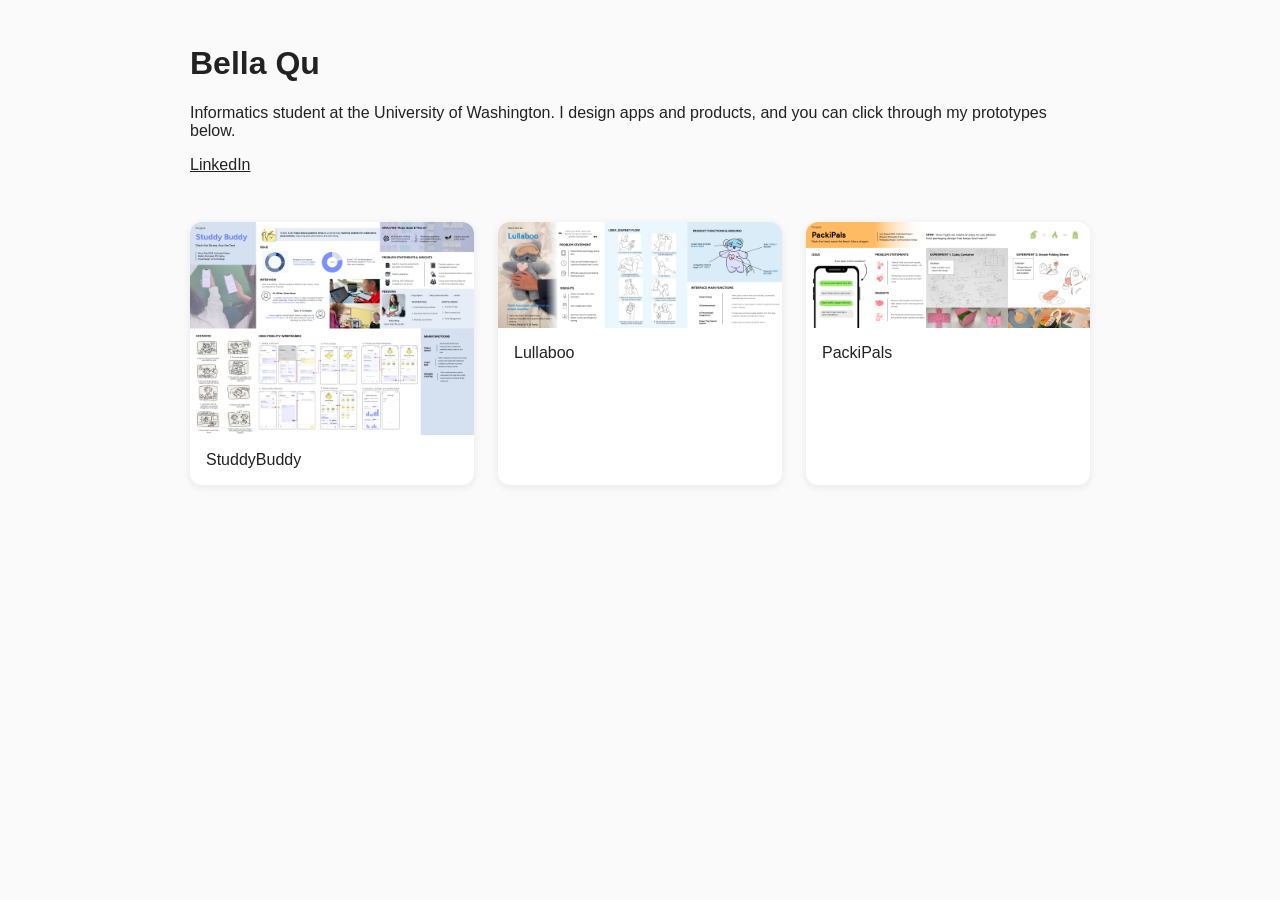
==== index.html @ 0a33befe "Add files via upload" ====
<!DOCTYPE html>
<html lang="en">
<head>
<meta charset="UTF-8">
<meta name="viewport" content="width=device-width, initial-scale=1">
<title>Bella Qu | UI/UX Portfolio</title>
<link rel="stylesheet" href="style.css">
</head>
<body>
<header>
  <h1>Bella Qu</h1>
  <p>Informatics student at the University of Washington. I design apps and products, and you can click through my prototypes below.</p>
  <nav><a href="https://www.linkedin.com/in/yue-ge-qu">LinkedIn</a></nav>
</header>
<main>
  <div class="grid">
    <a class="card" href="studdybuddy.html"><img src="studdy-buddy.png" alt="StuddyBuddy"><p>StuddyBuddy</p></a>
    <a class="card" href="lullaboo.html"><img src="lullaboo-1.png" alt="Lullaboo"><p>Lullaboo</p></a>
    <a class="card" href="packipals.html"><img src="packipals-1.png" alt="PackiPals"><p>PackiPals</p></a>
  </div>
</main>
</body>
</html>
---- style.css ----
body { font-family: Helvetica, Arial, sans-serif; margin: 0; color: #222; background: #fafafa; }
header, main { max-width: 900px; margin: 0 auto; padding: 24px; }
nav a { margin-right: 16px; color: #222; }
.grid { display: grid; grid-template-columns: repeat(auto-fit, minmax(250px, 1fr)); gap: 24px; }
.card { text-decoration: none; color: #222; background: #fff; border-radius: 12px; overflow: hidden; box-shadow: 0 2px 8px rgba(0,0,0,0.08); }
.card img { width: 100%; display: block; }
.card p { padding: 0 16px; }
img.full { max-width: 100%; border-radius: 12px; margin: 16px 0; }
.proto { text-align: center; margin: 32px 0; }
iframe { max-width: 100%; border: 1px solid #ddd; border-radius: 12px; }
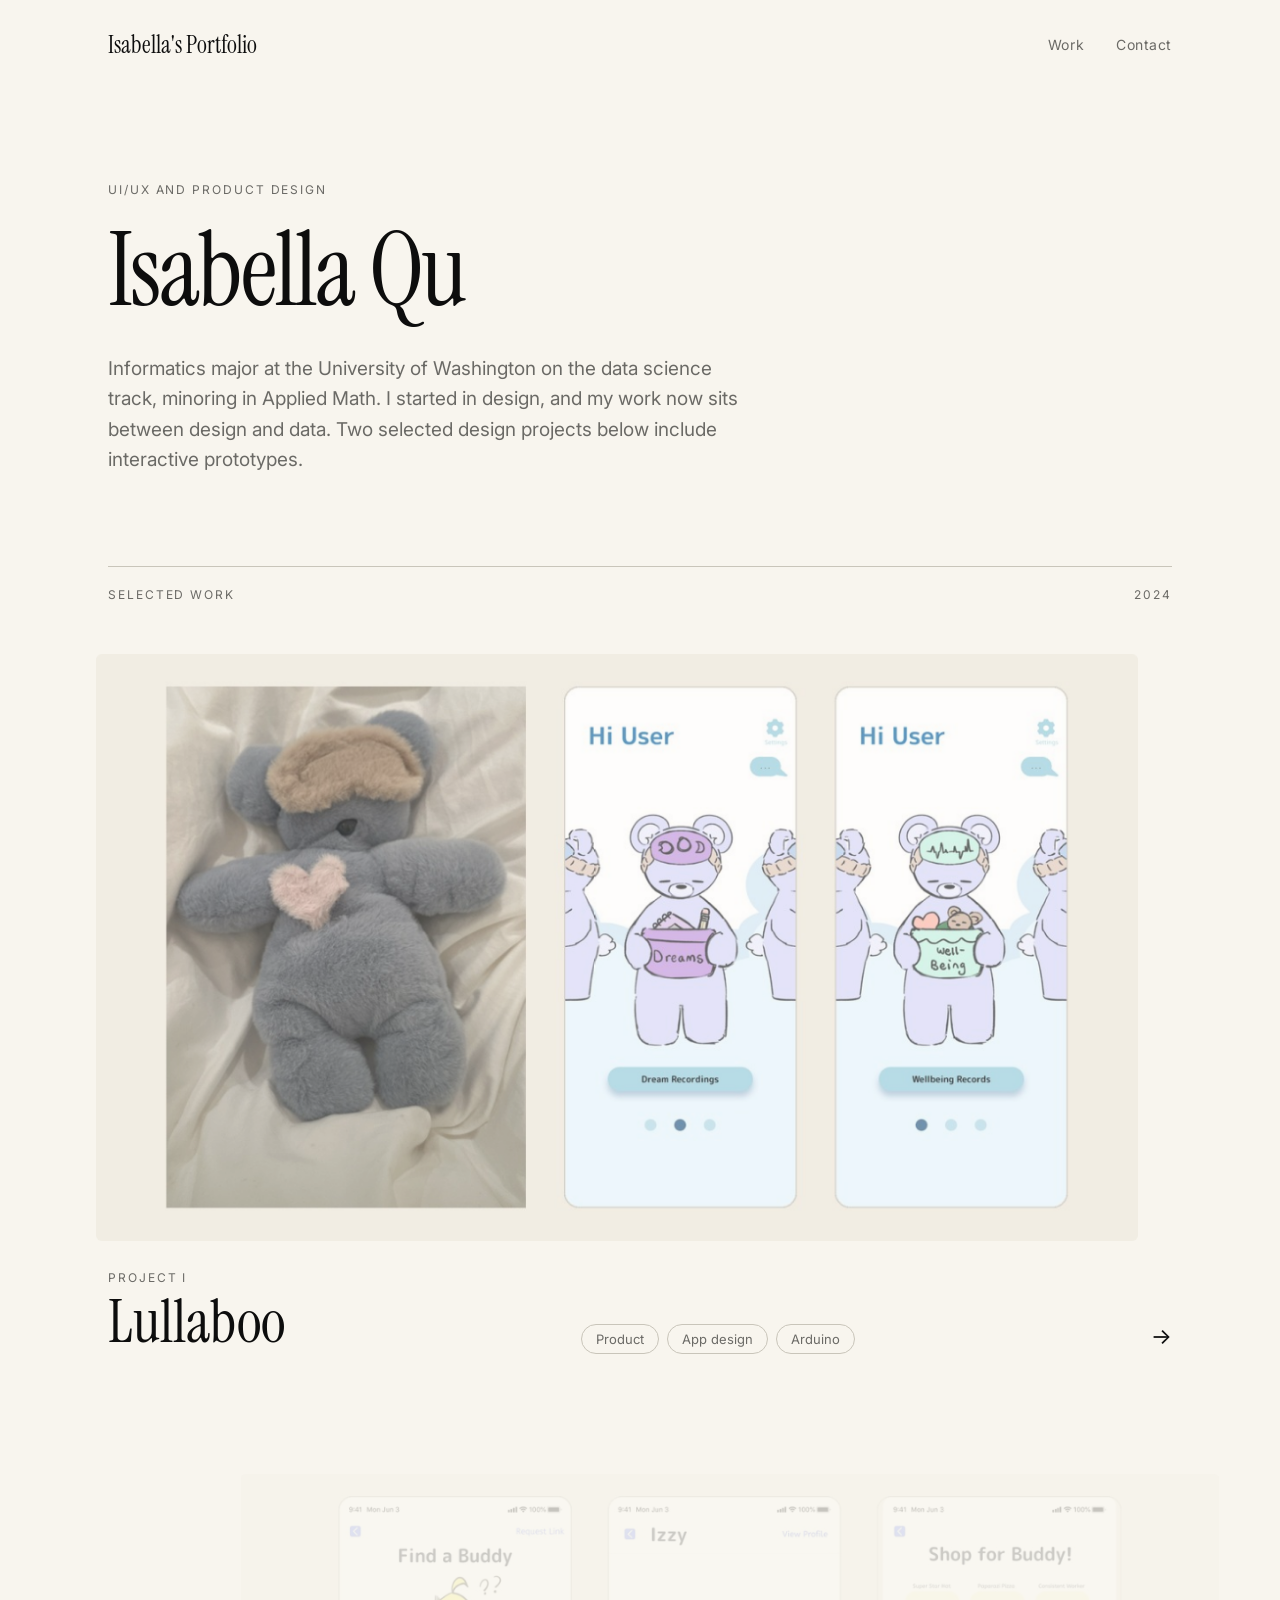
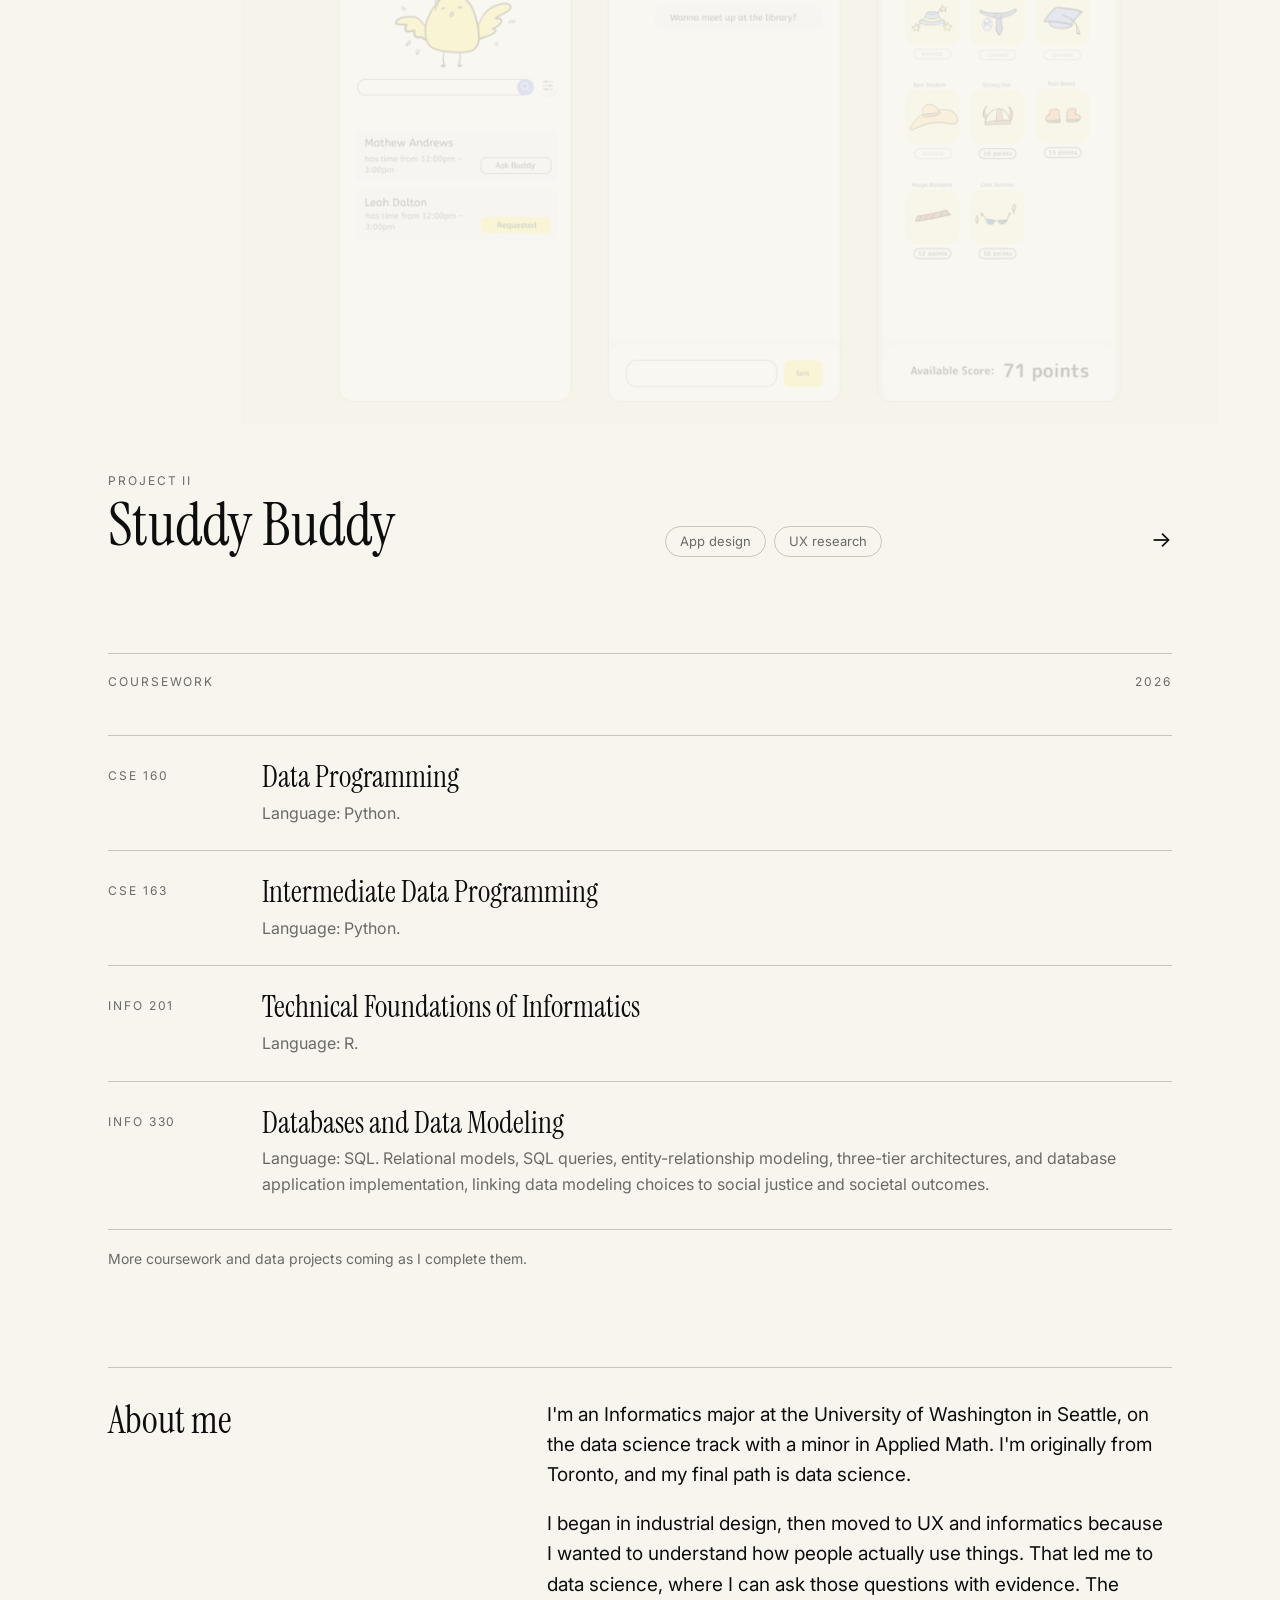
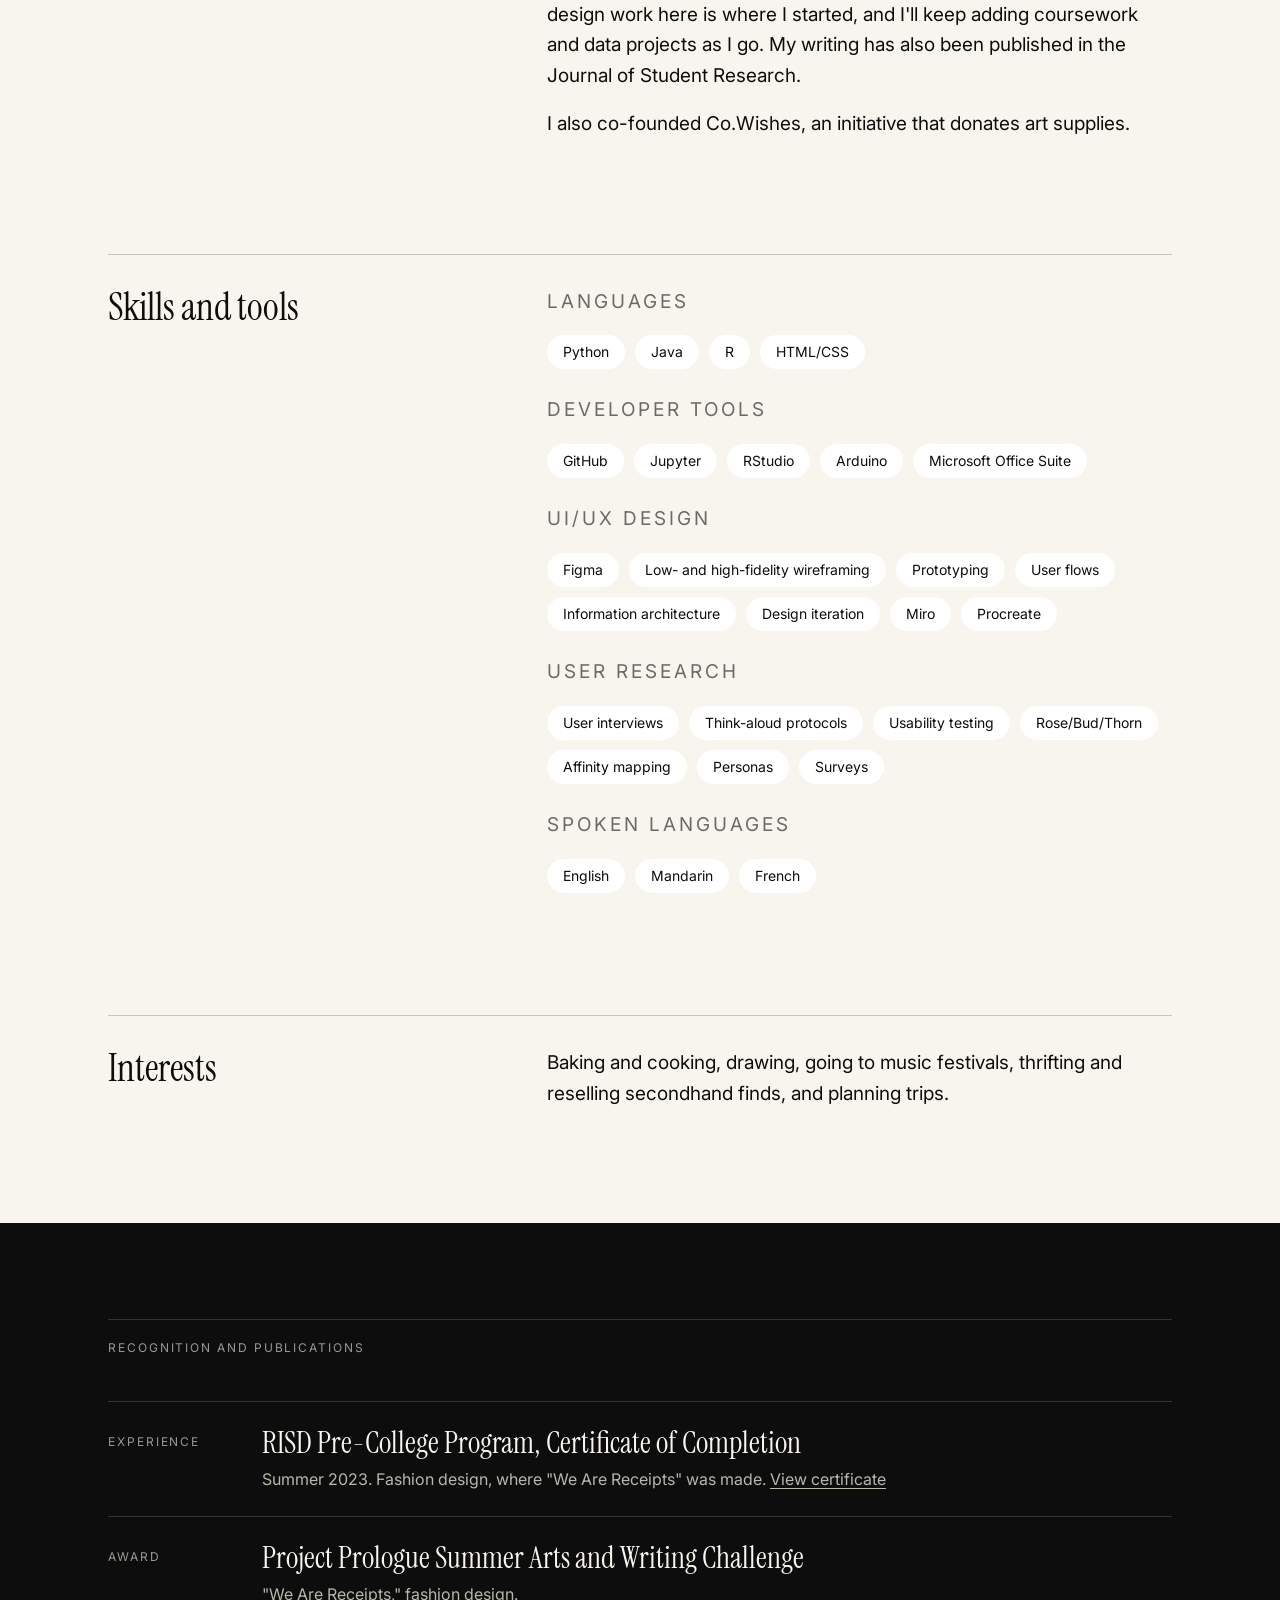
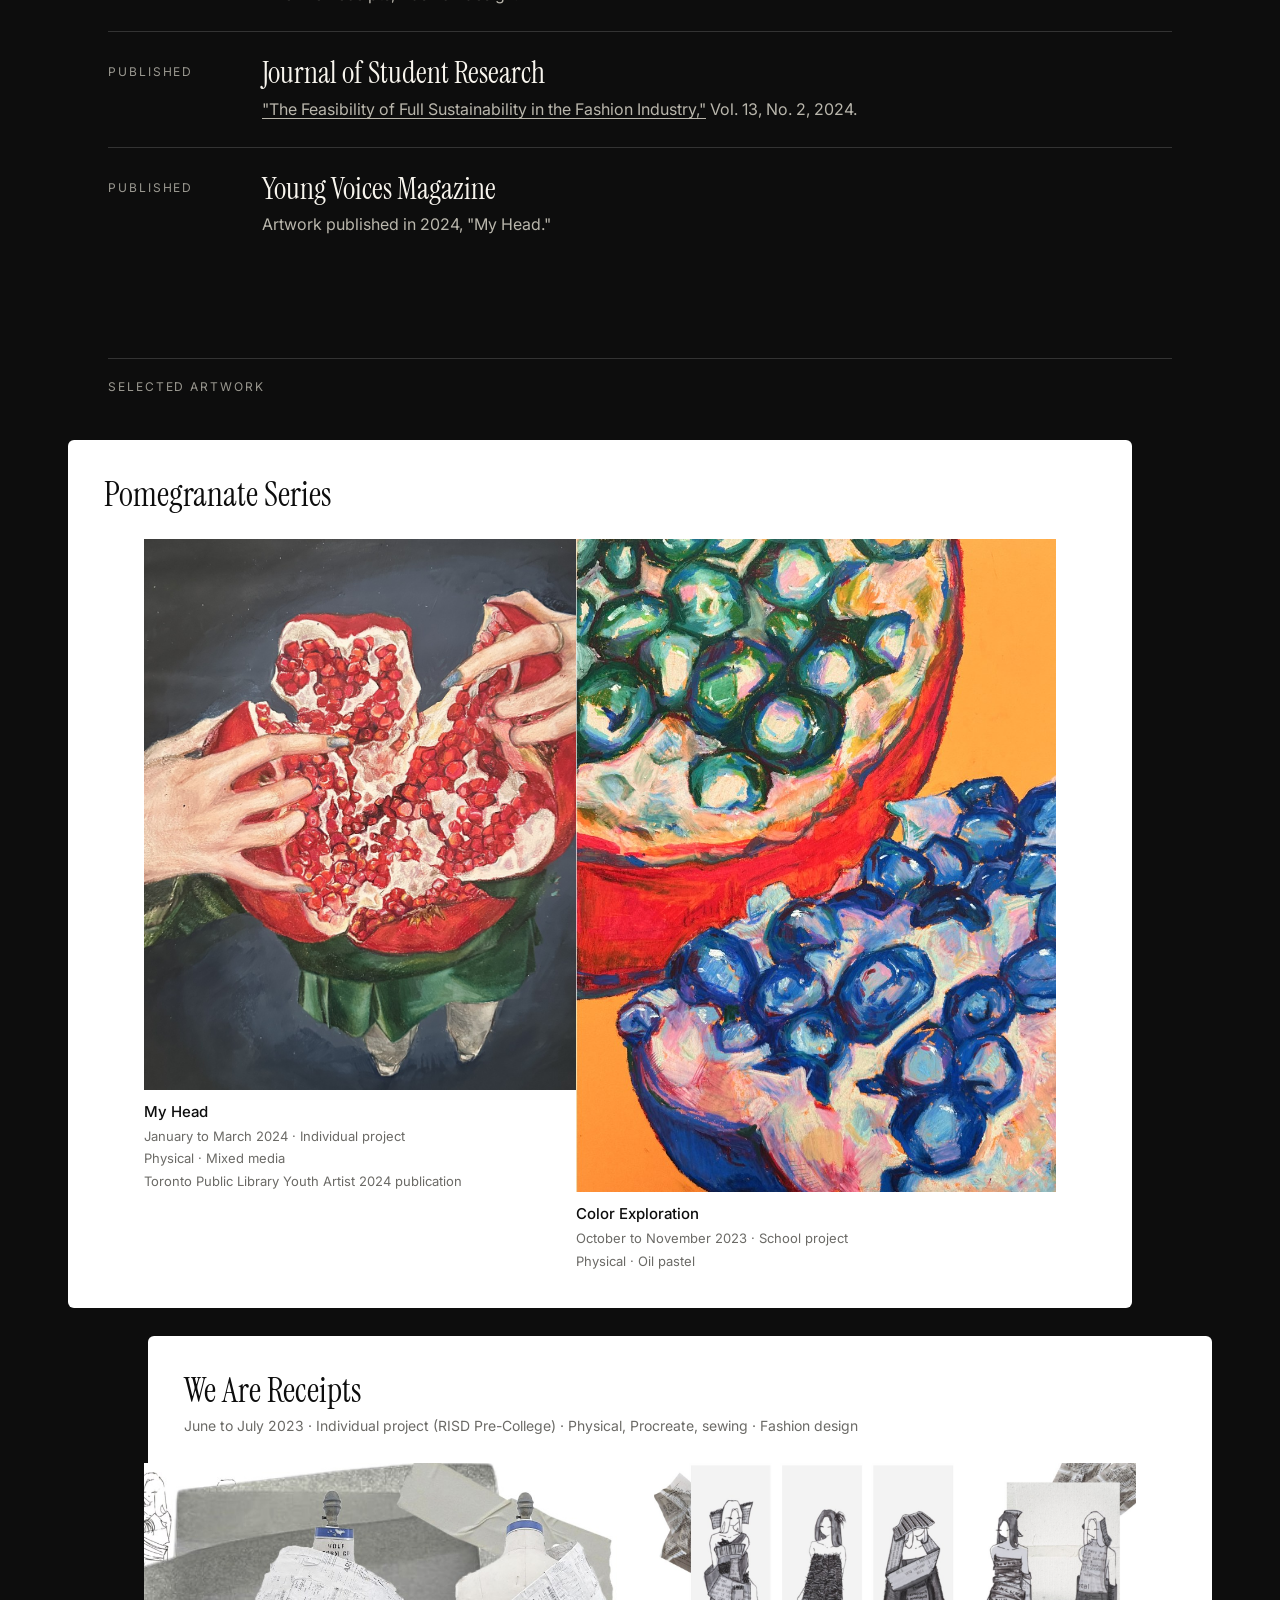
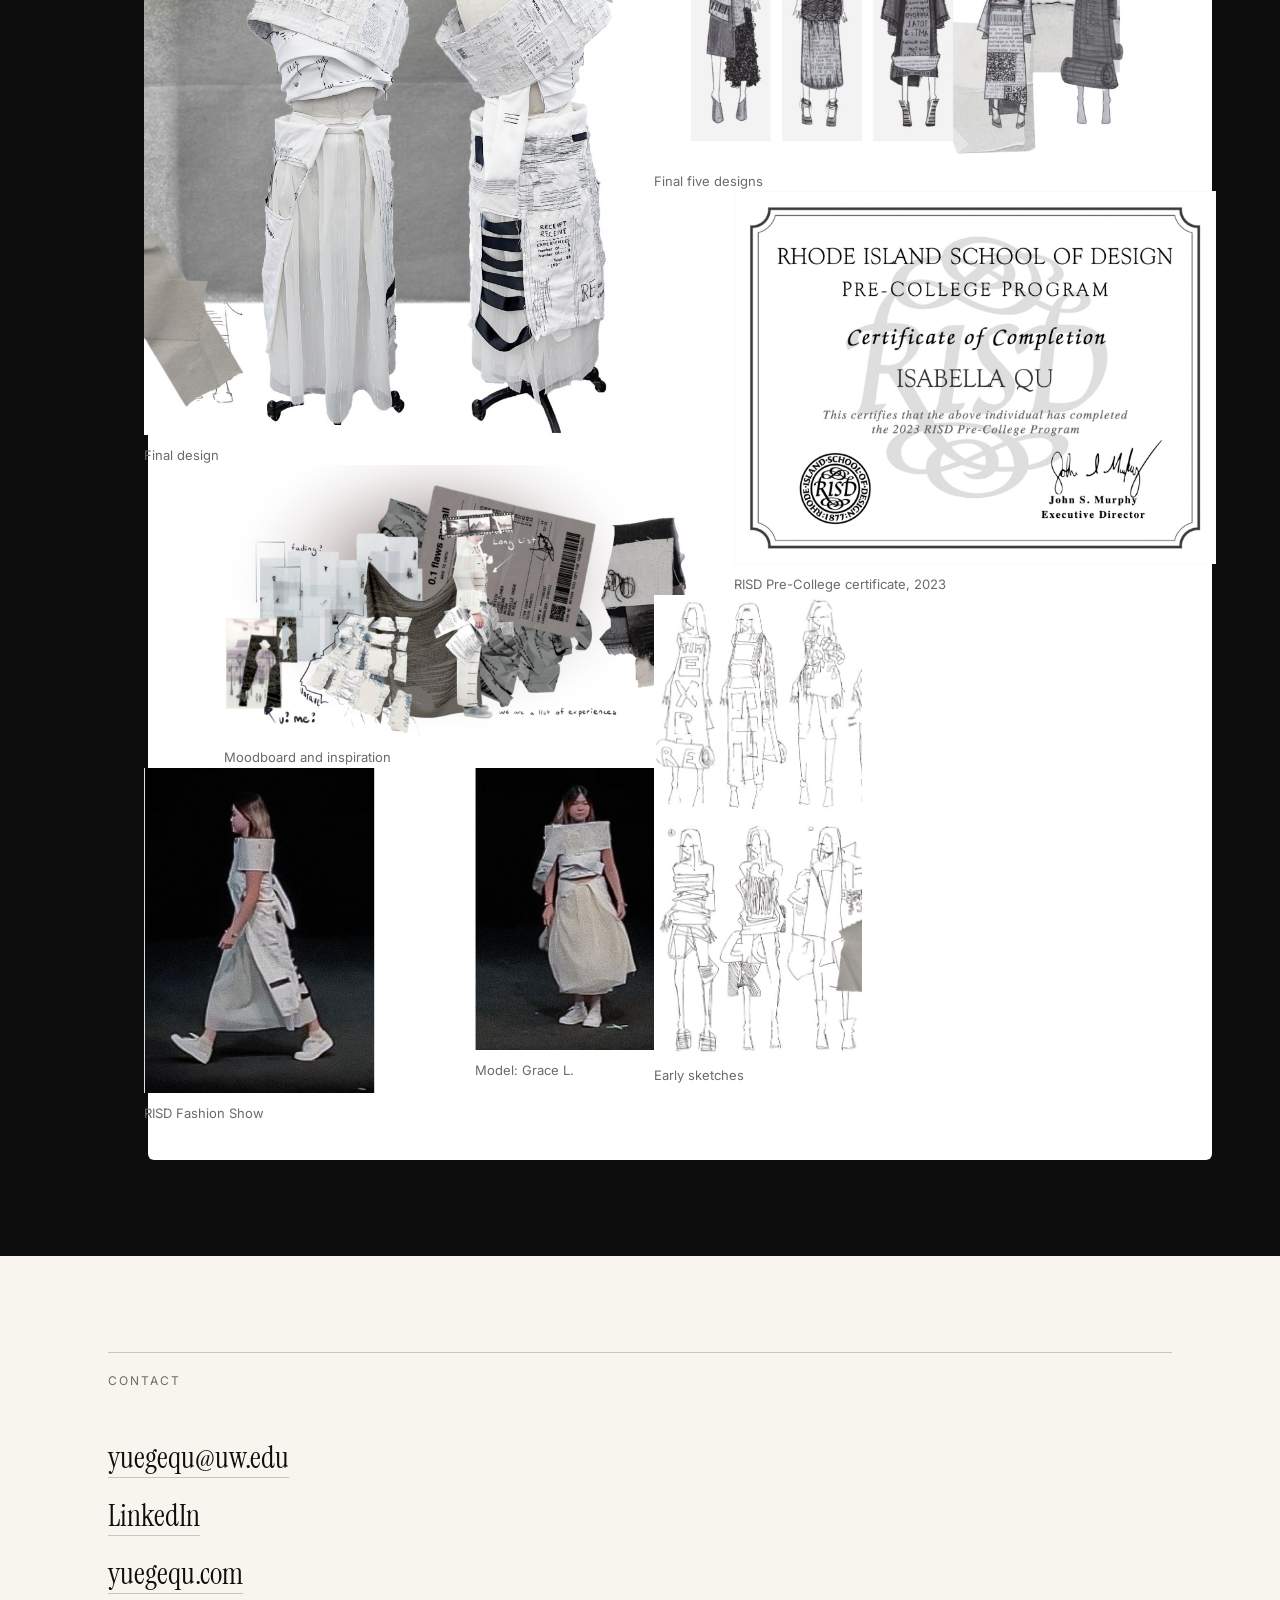
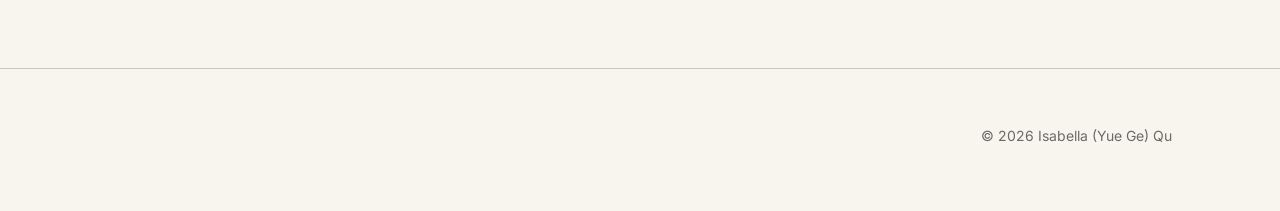
==== commit 527595dd: "Add files via upload" ====
--- a/index.html
+++ b/index.html
@@ -3,21 +3,84 @@
 <head>
 <meta charset="UTF-8">
 <meta name="viewport" content="width=device-width, initial-scale=1">
-<title>Bella Qu | UI/UX Portfolio</title>
+<title>Isabella's Portfolio</title>
+<meta name="description" content="Isabella Qu, UI/UX and product design portfolio.">
+<link rel="preconnect" href="https://fonts.googleapis.com">
+<link rel="preconnect" href="https://fonts.gstatic.com" crossorigin>
+<link href="https://fonts.googleapis.com/css2?family=Inter:wght@400;500&family=Instrument+Serif:ital@0;1&display=swap" rel="stylesheet">
 <link rel="stylesheet" href="style.css">
 </head>
 <body>
-<header>
-  <h1>Bella Qu</h1>
-  <p>Informatics student at the University of Washington. I design apps and products, and you can click through my prototypes below.</p>
-  <nav><a href="https://www.linkedin.com/in/yue-ge-qu">LinkedIn</a></nav>
-</header>
+<div class="wrap">
+<nav class="top"><a class="logo" href="index.html">Isabella's Portfolio</a><div class="links"><a href="index.html#work">Work</a><a href="index.html#contact">Contact</a></div></nav>
+</div>
 <main>
-  <div class="grid">
-    <a class="card" href="studdybuddy.html"><img src="studdy-buddy.png" alt="StuddyBuddy"><p>StuddyBuddy</p></a>
-    <a class="card" href="lullaboo.html"><img src="lullaboo-1.png" alt="Lullaboo"><p>Lullaboo</p></a>
-    <a class="card" href="packipals.html"><img src="packipals-1.png" alt="PackiPals"><p>PackiPals</p></a>
-  </div>
+<div class="wrap">
+<section class="hero"><p class="eyebrow">UI/UX and product design</p>
+<h1 class="big">Isabella Qu</h1>
+<p class="sub">Informatics major at the University of Washington on the data science track, minoring in Applied Math. I started in design, and my work now sits between design and data. Two selected design projects below include interactive prototypes.</p></section>
+<section id="work"><div class="sec-head"><span>Selected work</span><span>2024</span></div>
+<a class="proj fade" href="lullaboo.html"><div class="img"><img src="cover-lullaboo.jpg" alt="Lullaboo"></div>
+<div class="meta"><div><div class="num">Project I</div><h2>Lullaboo</h2></div><div class="tags"><span class="tag">Product</span><span class="tag">App design</span><span class="tag">Arduino</span></div><span class="arrow">&rarr;</span></div></a>
+<a class="proj fade" href="studdybuddy.html"><div class="img"><img src="cover-studdy.jpg" alt="Studdy Buddy"></div>
+<div class="meta"><div><div class="num">Project II</div><h2>Studdy Buddy</h2></div><div class="tags"><span class="tag">App design</span><span class="tag">UX research</span></div><span class="arrow">&rarr;</span></div></a>
+</section>
+<section id="coursework"><div class="sec-head"><span>Coursework</span><span>2026</span></div>
+<div class="course fade"><div class="cc">CSE 160</div><div><h4>Data Programming</h4><p>Language: Python.</p></div></div>
+<div class="course fade"><div class="cc">CSE 163</div><div><h4>Intermediate Data Programming</h4><p>Language: Python.</p></div></div>
+<div class="course fade"><div class="cc">INFO 201</div><div><h4>Technical Foundations of Informatics</h4><p>Language: R.</p></div></div>
+<div class="course fade"><div class="cc">INFO 330</div><div><h4>Databases and Data Modeling</h4><p>Language: SQL. Relational models, SQL queries, entity-relationship modeling, three-tier architectures, and database application implementation, linking data modeling choices to social justice and societal outcomes.</p></div></div>
+<p class="course-note">More coursework and data projects coming as I complete them.</p></section>
+<section id="about" class="two fade"><h3>About me</h3><div>
+<p>I'm an Informatics major at the University of Washington in Seattle, on the data science track with a minor in Applied Math. I'm originally from Toronto, and my final path is data science.</p>
+<p>I began in industrial design, then moved to UX and informatics because I wanted to understand how people actually use things. That led me to data science, where I can ask those questions with evidence. The design work here is where I started, and I'll keep adding coursework and data projects as I go. My writing has also been published in the Journal of Student Research.</p>
+<p>I also co-founded Co.Wishes, an initiative that donates art supplies.</p></div></section>
+<section id="skills" class="two fade"><h3>Skills and tools</h3><div>
+<p class="skill-label">Languages</p><div class="chips"><span class="chip">Python</span><span class="chip">Java</span><span class="chip">R</span><span class="chip">HTML/CSS</span></div>
+<p class="skill-label">Developer tools</p><div class="chips"><span class="chip">GitHub</span><span class="chip">Jupyter</span><span class="chip">RStudio</span><span class="chip">Arduino</span><span class="chip">Microsoft Office Suite</span></div>
+<p class="skill-label">UI/UX design</p><div class="chips"><span class="chip">Figma</span><span class="chip">Low- and high-fidelity wireframing</span><span class="chip">Prototyping</span><span class="chip">User flows</span><span class="chip">Information architecture</span><span class="chip">Design iteration</span><span class="chip">Miro</span><span class="chip">Procreate</span></div>
+<p class="skill-label">User research</p><div class="chips"><span class="chip">User interviews</span><span class="chip">Think-aloud protocols</span><span class="chip">Usability testing</span><span class="chip">Rose/Bud/Thorn</span><span class="chip">Affinity mapping</span><span class="chip">Personas</span><span class="chip">Surveys</span></div>
+<p class="skill-label">Spoken languages</p><div class="chips"><span class="chip">English</span><span class="chip">Mandarin</span><span class="chip">French</span></div></div></section>
+<section id="interests" class="two fade"><h3>Interests</h3><div>
+<p>Baking and cooking, drawing, going to music festivals, thrifting and reselling secondhand finds, and planning trips.</p></div></section>
+</div>
+<section id="recognition" class="dark"><div class="wrap">
+<div class="sec-head"><span>Recognition and publications</span></div>
+<div class="rec fade"><div class="y">Experience</div><div><h4>RISD Pre-College Program, Certificate of Completion</h4><p>Summer 2023. Fashion design, where "We Are Receipts" was made. <a href="https://www.parchment.com/lp/award/26845566-905b-4c16-a564-772adfcc4b6d">View certificate</a></p></div></div>
+<div class="rec fade"><div class="y">Award</div><div><h4>Project Prologue Summer Arts and Writing Challenge</h4><p>"We Are Receipts," fashion design.</p></div></div>
+<div class="rec fade"><div class="y">Published</div><div><h4>Journal of Student Research</h4><p><a href="https://www.semanticscholar.org/paper/The-Feasibility-of-Full-Sustainability-in-the-Qu/73da1e5d854fc701f78d7eda2277a86c698663c6">"The Feasibility of Full Sustainability in the Fashion Industry,"</a> Vol. 13, No. 2, 2024.</p></div></div>
+<div class="rec fade"><div class="y">Published</div><div><h4>Young Voices Magazine</h4><p>Artwork published in 2024, "My Head."</p></div></div>
+<div class="sec-head" style="margin-top:96px"><span>Selected artwork</span></div>
+<div class="sheet fade"><div class="sheet-head"><h4>Pomegranate Series</h4></div>
+<div class="duo"><figure><img src="art-my-head.jpg" alt="My Head"><figcaption><strong>My Head</strong><span>January to March 2024 &middot; Individual project</span><span>Physical &middot; Mixed media</span><span>Toronto Public Library Youth Artist 2024 publication</span></figcaption></figure>
+<figure><img src="art-color-exploration.jpg" alt="Color Exploration"><figcaption><strong>Color Exploration</strong><span>October to November 2023 &middot; School project</span><span>Physical &middot; Oil pastel</span></figcaption></figure></div></div>
+<div class="sheet fade" style="margin-top:28px"><div class="sheet-head"><h4>We Are Receipts</h4><p>June to July 2023 &middot; Individual project (RISD Pre-College) &middot; Physical, Procreate, sewing &middot; Fashion design</p></div>
+<div class="fash">
+<figure class="a-final"><img src="fash-final-design.jpg" alt="Final design on mannequins"><figcaption>Final design</figcaption></figure>
+<figure class="a-mood"><img src="fash-moodboard.jpg" alt="Moodboard"><figcaption>Moodboard and inspiration</figcaption></figure>
+<div class="a-run"><figure><img src="fash-runway-1.jpg" alt="Runway look"><figcaption>RISD Fashion Show</figcaption></figure><figure><img src="fash-runway-2.jpg" alt="Runway look"><figcaption>Model: Grace L.</figcaption></figure></div>
+<figure class="a-five"><img src="fash-final-five.jpg" alt="Final five designs"><figcaption>Final five designs</figcaption></figure>
+<figure class="a-cert"><img src="risd-certificate.jpg" alt="RISD Pre-College Certificate of Completion"><figcaption>RISD Pre-College certificate, 2023</figcaption></figure>
+<figure class="a-sk"><img src="fash-sketches.jpg" alt="Design sketches"><figcaption>Early sketches</figcaption></figure>
+</div></div>
+</div></section>
+<section id="contact"><div class="wrap" style="padding-top:96px;padding-bottom:40px">
+<div class="sec-head"><span>Contact</span></div>
+<div class="cinfo"><p><a href="mailto:yuegequ@uw.edu">yuegequ@uw.edu</a></p><p><a href="https://www.linkedin.com/in/yue-ge-qu">LinkedIn</a></p><p><a href="https://yuegequ.com">yuegequ.com</a></p></div>
+</div></section>
 </main>
+<footer><div class="wrap">
+<div class="row"><div></div><div>&copy; 2026 Isabella (Yue Ge) Qu</div></div>
+</div></footer>
+<script>
+const io=new IntersectionObserver(es=>es.forEach(e=>{if(e.isIntersecting){e.target.classList.add('in');io.unobserve(e.target)}}),{threshold:.08});
+document.querySelectorAll('.fade').forEach(el=>io.observe(el));
+const f=document.getElementById('cform');
+if(f){f.addEventListener('submit',async e=>{e.preventDefault();const m=document.getElementById('formmsg');m.textContent='Sending...';
+try{const r=await fetch('https://formsubmit.co/ajax/yuegequ@uw.edu',{method:'POST',headers:{'Accept':'application/json'},body:new FormData(f)});
+const j=await r.json();if(j.success==='true'||j.success===true){m.textContent='Thanks, your message was sent. I will get back to you soon.';f.reset()}else{m.textContent='Something went wrong. Please try again or reach me on LinkedIn.'}}
+catch(err){m.textContent='Something went wrong. Please try again or reach me on LinkedIn.'}})}
+</script>
+<script src="fx.js"></script>
 </body>
 </html>
--- a/style.css
+++ b/style.css
@@ -1,10 +1,196 @@
-body { font-family: Helvetica, Arial, sans-serif; margin: 0; color: #222; background: #fafafa; }
-header, main { max-width: 900px; margin: 0 auto; padding: 24px; }
-nav a { margin-right: 16px; color: #222; }
-.grid { display: grid; grid-template-columns: repeat(auto-fit, minmax(250px, 1fr)); gap: 24px; }
-.card { text-decoration: none; color: #222; background: #fff; border-radius: 12px; overflow: hidden; box-shadow: 0 2px 8px rgba(0,0,0,0.08); }
-.card img { width: 100%; display: block; }
-.card p { padding: 0 16px; }
-img.full { max-width: 100%; border-radius: 12px; margin: 16px 0; }
-.proto { text-align: center; margin: 32px 0; }
-iframe { max-width: 100%; border: 1px solid #ddd; border-radius: 12px; }
+:root{--cream:#f1ede4;--cream2:#e7e2d6;--white:#fff;--ink:#0d0d0d;--grey:#6b6a66;--grey2:#c9c5ba;--serif:'Instrument Serif',Georgia,serif;--sans:'Inter',Helvetica,Arial,sans-serif}
+*{box-sizing:border-box}
+html{scroll-behavior:smooth}
+body{margin:0;background:var(--cream);color:var(--ink);font-family:var(--sans);font-size:17px;line-height:1.6;-webkit-font-smoothing:antialiased}
+a{color:inherit}
+.wrap{max-width:1120px;margin:0 auto;padding:0 28px}
+nav.top{display:flex;justify-content:space-between;align-items:center;padding:26px 0;font-size:14px;letter-spacing:.04em}
+nav.top .logo{text-decoration:none;font-family:var(--serif);font-size:24px;letter-spacing:0}
+nav.top .links a{margin-left:32px;text-decoration:none;color:var(--grey)}
+nav.top .links a:hover{color:var(--ink)}
+.eyebrow{font-size:12px;letter-spacing:.16em;text-transform:uppercase;color:var(--grey);margin:0 0 20px}
+.hero{padding:90px 0 90px}
+h1.big{font-family:var(--serif);font-weight:400;font-size:clamp(46px,8vw,104px);line-height:1;letter-spacing:-.02em;margin:0;max-width:11em}
+h1.big em{font-style:italic;color:var(--grey)}
+.hero p.sub{max-width:34em;color:var(--grey);margin:32px 0 0;font-size:19px}
+.sec-head{display:flex;justify-content:space-between;align-items:baseline;border-top:1px solid var(--grey2);padding-top:18px;margin-bottom:44px;font-size:12px;letter-spacing:.16em;text-transform:uppercase;color:var(--grey)}
+section{scroll-margin-top:20px}
+.proj{display:grid;gap:22px;margin-bottom:96px;text-decoration:none}
+.proj .img{border-radius:6px;overflow:hidden;background:var(--cream2)}
+.proj .img img{width:100%;height:auto;display:block;transition:transform .8s cubic-bezier(.2,.7,.2,1)}
+.proj:hover .img img{transform:scale(1.03)}
+.proj .meta{display:flex;justify-content:space-between;align-items:flex-end;gap:24px;flex-wrap:wrap}
+.num{font-size:12px;letter-spacing:.16em;color:var(--grey);text-transform:uppercase}
+.proj h2{font-family:var(--serif);font-weight:400;font-size:clamp(36px,5vw,60px);line-height:1.05;margin:4px 0 0}
+.tags{display:flex;gap:8px;flex-wrap:wrap}
+.tag{font-size:13px;border:1px solid var(--grey2);border-radius:99px;padding:4px 14px;color:var(--grey)}
+.arrow{font-size:22px;transition:transform .3s}
+.proj:hover .arrow{transform:translateX(6px)}
+.two{display:grid;grid-template-columns:1fr 1.6fr;gap:48px;border-top:1px solid var(--grey2);padding-top:32px;margin-bottom:96px}
+.two h3{font-family:var(--serif);font-weight:400;font-size:38px;margin:0;line-height:1.1}
+.two p{margin:0 0 18px;font-size:19px}
+.chips{display:flex;flex-wrap:wrap;gap:10px;margin:0 0 26px}
+.chip{background:var(--white);border-radius:99px;padding:6px 16px;font-size:14px}
+.skill-label{font-size:12px;letter-spacing:.16em;text-transform:uppercase;color:var(--grey);margin:0 0 12px}
+.dark{background:var(--ink);color:var(--cream);padding:96px 0}
+.dark .sec-head{border-color:#333;color:#9a9890}
+.rec{border-top:1px solid #333;display:grid;grid-template-columns:130px 1fr;gap:24px;padding:24px 0}
+.rec:last-of-type{border-bottom:1px solid #333}
+.rec .y{font-size:12px;letter-spacing:.16em;text-transform:uppercase;color:#9a9890;padding-top:6px}
+.rec h4{font-family:var(--serif);font-weight:400;font-size:30px;line-height:1.15;margin:0 0 6px}
+.rec p{margin:0;color:#b9b6ac;font-size:16px}
+.rec-imgs{display:grid;grid-template-columns:1fr 1fr;gap:20px;margin-top:48px}
+.rec-imgs figure{margin:0}
+.rec-imgs img{width:100%;display:block;border-radius:6px}
+.rec-imgs figcaption{font-size:13px;color:#9a9890;margin-top:10px}
+.cvbtn{display:inline-block;margin-top:8px;padding:12px 26px;border:1px solid var(--ink);border-radius:99px;text-decoration:none;font-size:14px;letter-spacing:.04em;transition:.25s}
+.cvbtn:hover{background:var(--ink);color:var(--cream)}
+form.contact{display:grid;gap:18px;max-width:640px}
+form.contact label{font-size:12px;letter-spacing:.16em;text-transform:uppercase;color:var(--grey);display:block;margin-bottom:6px}
+form.contact input,form.contact textarea{width:100%;font:inherit;font-size:17px;padding:14px 16px;border:1px solid var(--grey2);background:var(--white);border-radius:4px;color:var(--ink)}
+form.contact input:focus,form.contact textarea:focus{outline:2px solid var(--ink);outline-offset:1px}
+form.contact textarea{min-height:150px;resize:vertical}
+form.contact button{justify-self:start;font:inherit;font-size:14px;letter-spacing:.06em;background:var(--ink);color:var(--cream);border:0;border-radius:99px;padding:14px 34px;cursor:pointer}
+form.contact button:hover{background:#333}
+#formmsg{font-size:15px;color:var(--grey);min-height:1.4em}
+footer{border-top:1px solid var(--grey2);padding:56px 0 64px;margin-top:20px}
+footer .big-link{font-family:var(--serif);font-size:clamp(32px,6vw,72px);text-decoration:none;line-height:1.1;display:block;margin-bottom:28px}
+footer .big-link:hover{font-style:italic}
+footer .row{display:flex;justify-content:space-between;flex-wrap:wrap;gap:16px;font-size:14px;color:var(--grey)}
+footer .row a{margin-right:22px;text-decoration:none}
+.p-hero{padding:56px 0 40px}
+.p-hero h1{font-family:var(--serif);font-weight:400;font-size:clamp(56px,11vw,140px);line-height:.95;letter-spacing:-.02em;margin:0}
+.facts{display:grid;grid-template-columns:repeat(auto-fit,minmax(170px,1fr));gap:24px;border-top:1px solid var(--grey2);border-bottom:1px solid var(--grey2);padding:22px 0;margin:48px 0}
+.facts dt{font-size:12px;letter-spacing:.16em;text-transform:uppercase;color:var(--grey);margin-bottom:4px}
+.facts dd{margin:0;font-size:16px}
+.overview{display:grid;grid-template-columns:1fr 1.6fr;gap:48px;margin-bottom:72px}
+.overview h2{font-family:var(--serif);font-weight:400;font-size:34px;margin:0;line-height:1.1}
+.overview p{margin:0 0 18px;font-size:19px}
+.problems{list-style:none;padding:0;margin:28px 0 0}
+.problems li{padding:14px 0;border-top:1px solid var(--grey2)}
+h3.sub-h{font-family:var(--serif);font-weight:400;font-size:40px;margin:0 0 8px}
+.sub-p{color:var(--grey);margin:0 0 28px;max-width:34em}
+.shot{margin:0 0 56px}
+.shot img{width:100%;display:block;border-radius:6px;background:var(--white);box-shadow:0 12px 40px rgba(0,0,0,.08)}
+.shot figcaption{font-size:14px;color:var(--grey);margin-top:12px}
+.sketches{display:grid;grid-template-columns:repeat(3,1fr);gap:16px;margin-bottom:72px}
+.sketches figure{margin:0;background:var(--white);border-radius:6px;overflow:hidden}
+.sketches img{width:100%;display:block;aspect-ratio:1;object-fit:contain;padding:10px}
+.sketches figcaption{font-size:13px;color:var(--grey);padding:0 14px 14px}
+.proto{padding:96px 0;background:var(--ink);color:var(--cream)}
+.proto .inner{display:grid;grid-template-columns:1fr auto;gap:56px;align-items:center}
+.proto .eyebrow{color:#9a9890}
+.proto h2{font-family:var(--serif);font-weight:400;font-size:clamp(40px,6vw,72px);line-height:1;margin:0 0 20px}
+.proto p{max-width:24em;font-size:18px;color:#cfccc2}
+.proto a.open{display:inline-block;margin-top:14px;padding:12px 26px;border:1px solid var(--cream);border-radius:99px;text-decoration:none;font-size:14px;transition:.25s}
+.proto a.open:hover{background:var(--cream);color:var(--ink)}
+.phone{width:min(100%,390px);justify-self:center;border-radius:52px;padding:12px;background:#222;box-shadow:0 0 0 1px #3a3a3a,0 30px 70px rgba(0,0,0,.5)}
+.phone .screen{border-radius:40px;overflow:hidden;background:#fff;aspect-ratio:390/844}
+.phone iframe{width:100%;height:100%;border:0;display:block}
+.nextproj{display:block;text-decoration:none;padding:72px 0 60px}
+.nextproj .t{font-family:var(--serif);font-size:clamp(40px,8vw,96px);line-height:1;display:block;margin-top:10px}
+.nextproj:hover .t{font-style:italic}
+.fade{opacity:0;transform:translateY(18px);transition:opacity .8s ease,transform .8s ease}
+.fade.in{opacity:1;transform:none}
+@media(max-width:760px){.two,.overview,.proto .inner{grid-template-columns:1fr;gap:28px}.hero{padding:56px 0 48px}nav.top .links a{margin-left:20px}.sketches{grid-template-columns:repeat(2,1fr)}.rec{grid-template-columns:1fr;gap:6px}.rec-imgs{grid-template-columns:1fr}}
+/* update: lighter cream, small linkedin, artwork sheets */
+:root{--cream:#f8f5ee;--cream2:#efebe1}
+.li-small{font-size:14px;color:var(--grey);margin:28px 0 0}
+.li-small a{color:var(--ink)}
+.sheet{background:#fff;color:var(--ink);border-radius:6px;padding:36px}
+.sheet-head{margin-bottom:26px}
+.sheet-head h4{font-family:var(--serif);font-weight:400;font-size:34px;line-height:1.1;margin:0}
+.sheet-head p{margin:6px 0 0;font-size:14px;color:var(--grey)}
+.sheet figure{margin:0}
+.sheet img{width:100%;display:block}
+.sheet figcaption{font-size:13px;color:var(--grey);margin-top:10px;display:flex;flex-direction:column;gap:2px}
+.sheet figcaption strong{font-weight:500;color:var(--ink);font-size:15px}
+.duo{display:grid;grid-template-columns:1fr 1fr;gap:32px;align-items:start}
+.fash{display:grid;grid-template-columns:1.05fr 1fr 1fr;grid-template-areas:"final mood mood" "final run run" "five five sk";gap:28px;align-items:start}
+.a-final{grid-area:final}.a-mood{grid-area:mood}.a-run{grid-area:run;display:grid;grid-template-columns:1fr 1fr;gap:20px}.a-five{grid-area:five}.a-sk{grid-area:sk}
+.a-sk img{max-height:420px;width:auto;margin:0 auto}
+@media(max-width:760px){.sheet{padding:20px}.duo{grid-template-columns:1fr}.fash{grid-template-columns:1fr;grid-template-areas:"final" "mood" "run" "five" "sk"}}
+/* case study components */
+.cs{padding:72px 0 0}
+.cs-head{display:grid;grid-template-columns:1fr 1.6fr;gap:48px;margin-bottom:36px}
+.cs-head h2{font-family:var(--serif);font-weight:400;font-size:40px;line-height:1.1;margin:0}
+.cs-head p{margin:0;font-size:18px;color:#3d3c39}
+.stage{position:relative;width:100%;max-width:1000px;margin:0 auto 24px;background:#fff;border-radius:6px}
+.stage .imgbox{position:absolute}
+.stage .imgbox img{width:100%;height:100%;display:block;object-fit:cover;border-radius:4px}
+.stage .lines{position:absolute;inset:0;width:100%;height:100%;pointer-events:none;overflow:visible}
+.stage .lines line{stroke:var(--ink);stroke-width:1.2;vector-effect:non-scaling-stroke}
+.dot{position:absolute;width:26px;height:26px;margin:-13px 0 0 -13px;border-radius:50%;background:var(--ink);color:var(--cream);font-size:12px;display:flex;align-items:center;justify-content:center;box-shadow:0 0 0 4px rgba(13,13,13,.18)}
+.lab{position:absolute}
+.lab h5{font-family:var(--serif);font-weight:400;font-size:22px;line-height:1.15;margin:0 0 4px}
+.lab p{margin:0;font-size:14px;color:#4a4945;line-height:1.5}
+.lab .n{display:inline-block;font-size:12px;letter-spacing:.14em;color:var(--grey);margin-bottom:2px}
+.lab.r{text-align:left}.lab.l{text-align:right}.lab.b{text-align:left}
+.pair{display:grid;grid-template-columns:1fr 1fr;gap:24px;align-items:start}
+.trio{display:grid;grid-template-columns:repeat(3,1fr);gap:20px}
+.fig{margin:0}
+.fig img{width:100%;display:block;border-radius:6px;background:#fff}
+.fig.card img{padding:18px;box-shadow:0 10px 30px rgba(0,0,0,.06)}
+.fig figcaption{font-size:14px;color:var(--grey);margin-top:10px}
+.fig figcaption b{font-weight:500;color:var(--ink)}
+.strip{display:flex;gap:16px;align-items:flex-end;flex-wrap:wrap}
+.strip .fig{flex:1 1 140px;max-width:240px}
+.strip .fig img{padding:8px}
+.wfgrid{display:grid;grid-template-columns:repeat(2,1fr);gap:24px}
+.wfgrid .fig{background:#fff;border-radius:6px;padding:20px 20px 16px}
+.wfgrid .fig img{max-height:300px;width:auto;max-width:100%;margin:0 auto;padding:0;background:transparent}
+.wfgrid .fig figcaption{margin-top:12px}
+.stats{display:grid;grid-template-columns:1fr 1fr;gap:24px;margin-bottom:8px}
+.stat{background:#fff;border-radius:6px;padding:28px}
+.stat .big-n{font-family:var(--serif);font-size:72px;line-height:1}
+.stat p{margin:8px 0 0;color:#4a4945}
+.quote{border-left:2px solid var(--ink);padding:4px 0 4px 20px;margin:0 0 24px;font-size:18px}
+.quote cite{display:block;font-style:normal;font-size:13px;letter-spacing:.12em;text-transform:uppercase;color:var(--grey);margin-top:8px}
+.rows{list-style:none;margin:0;padding:0}
+.rows li{display:grid;grid-template-columns:1fr 30px 1fr;gap:12px;border-top:1px solid var(--grey2);padding:16px 0;align-items:center}
+.rows li:last-child{border-bottom:1px solid var(--grey2)}
+.rows .ar{color:var(--grey);text-align:center}
+.list2{list-style:none;margin:0;padding:0}
+.list2 li{border-top:1px solid var(--grey2);padding:14px 0}
+.list2 li:last-child{border-bottom:1px solid var(--grey2)}
+.list2 b{display:block;font-weight:500}
+.list2 span{color:#4a4945;font-size:16px}
+.persona{background:#fff;border-radius:6px;padding:28px;display:grid;grid-template-columns:1fr 1fr;gap:24px}
+.persona h4{font-family:var(--serif);font-weight:400;font-size:32px;margin:0}
+.persona .sm{font-size:14px;color:var(--grey);margin:2px 0 12px}
+.persona ul{margin:0;padding-left:18px;font-size:16px}
+.persona .lbl{font-size:12px;letter-spacing:.14em;text-transform:uppercase;color:var(--grey);margin:0 0 6px}
+.logo-mark{width:72px;height:auto;display:block;margin-bottom:18px}
+@media(max-width:760px){
+ .cs-head,.pair,.stats,.persona{grid-template-columns:1fr}.trio{grid-template-columns:1fr}.wfgrid{grid-template-columns:1fr}
+ .stage{aspect-ratio:auto!important;background:transparent;padding:0}
+ .stage .imgbox{position:relative!important;left:auto!important;top:auto!important;width:100%!important;height:auto!important}
+ .stage .lines{display:none}
+ .lab{position:static!important;width:auto!important;text-align:left!important;margin-top:18px}
+ .rows li{grid-template-columns:1fr}.rows .ar{display:none}
+}
+.fig.crop img{aspect-ratio:4/5;object-fit:cover;object-position:center}
+
+.fash{display:block!important;column-count:2;column-gap:28px;grid-template-areas:none!important}
+.fash>*{break-inside:avoid;margin:0 0 28px;grid-area:auto!important}
+.fash .a-run{display:grid;grid-template-columns:1fr 1fr;gap:20px}
+.fash .a-sk img{max-height:none;margin:0}
+@media(max-width:760px){.fash{column-count:1}}
+.fash .a-sk img{width:auto;max-width:72%;max-height:460px}
+
+.course{border-top:1px solid var(--grey2);display:grid;grid-template-columns:130px 1fr;gap:24px;padding:24px 0}
+.course .cc{font-size:12px;letter-spacing:.16em;text-transform:uppercase;color:var(--grey);padding-top:6px}
+.course h4{font-family:var(--serif);font-weight:400;font-size:30px;line-height:1.15;margin:0 0 6px}
+.course p{margin:0;color:var(--grey);font-size:16px}
+.course-note{font-size:14px;color:var(--grey);margin:8px 0 96px;border-top:1px solid var(--grey2);padding-top:18px}
+.rec a{color:inherit;text-decoration:underline;text-underline-offset:3px}
+.cinfo p{font-family:var(--serif);font-size:30px;margin:0 0 10px}
+.cinfo a{color:var(--ink);text-decoration:none;border-bottom:1px solid var(--grey2)}
+
+.wfgrid{grid-template-columns:1fr!important;gap:28px}
+.wfgrid .fig{padding:28px 24px 18px}
+.wfgrid .fig img{max-height:none!important;width:100%;height:auto;margin:0 auto;display:block}
+.pbar{position:fixed;left:0;top:0;height:2px;width:100%;background:var(--ink);transform-origin:0 50%;transform:scaleX(0);z-index:50;pointer-events:none}
+.proj .img,.phone,.wfgrid .fig img,.hero .big,.hero .sub{will-change:transform}
+.wfgrid .fig{overflow:hidden}
+@media(prefers-reduced-motion:reduce){.fade{transition:none}}
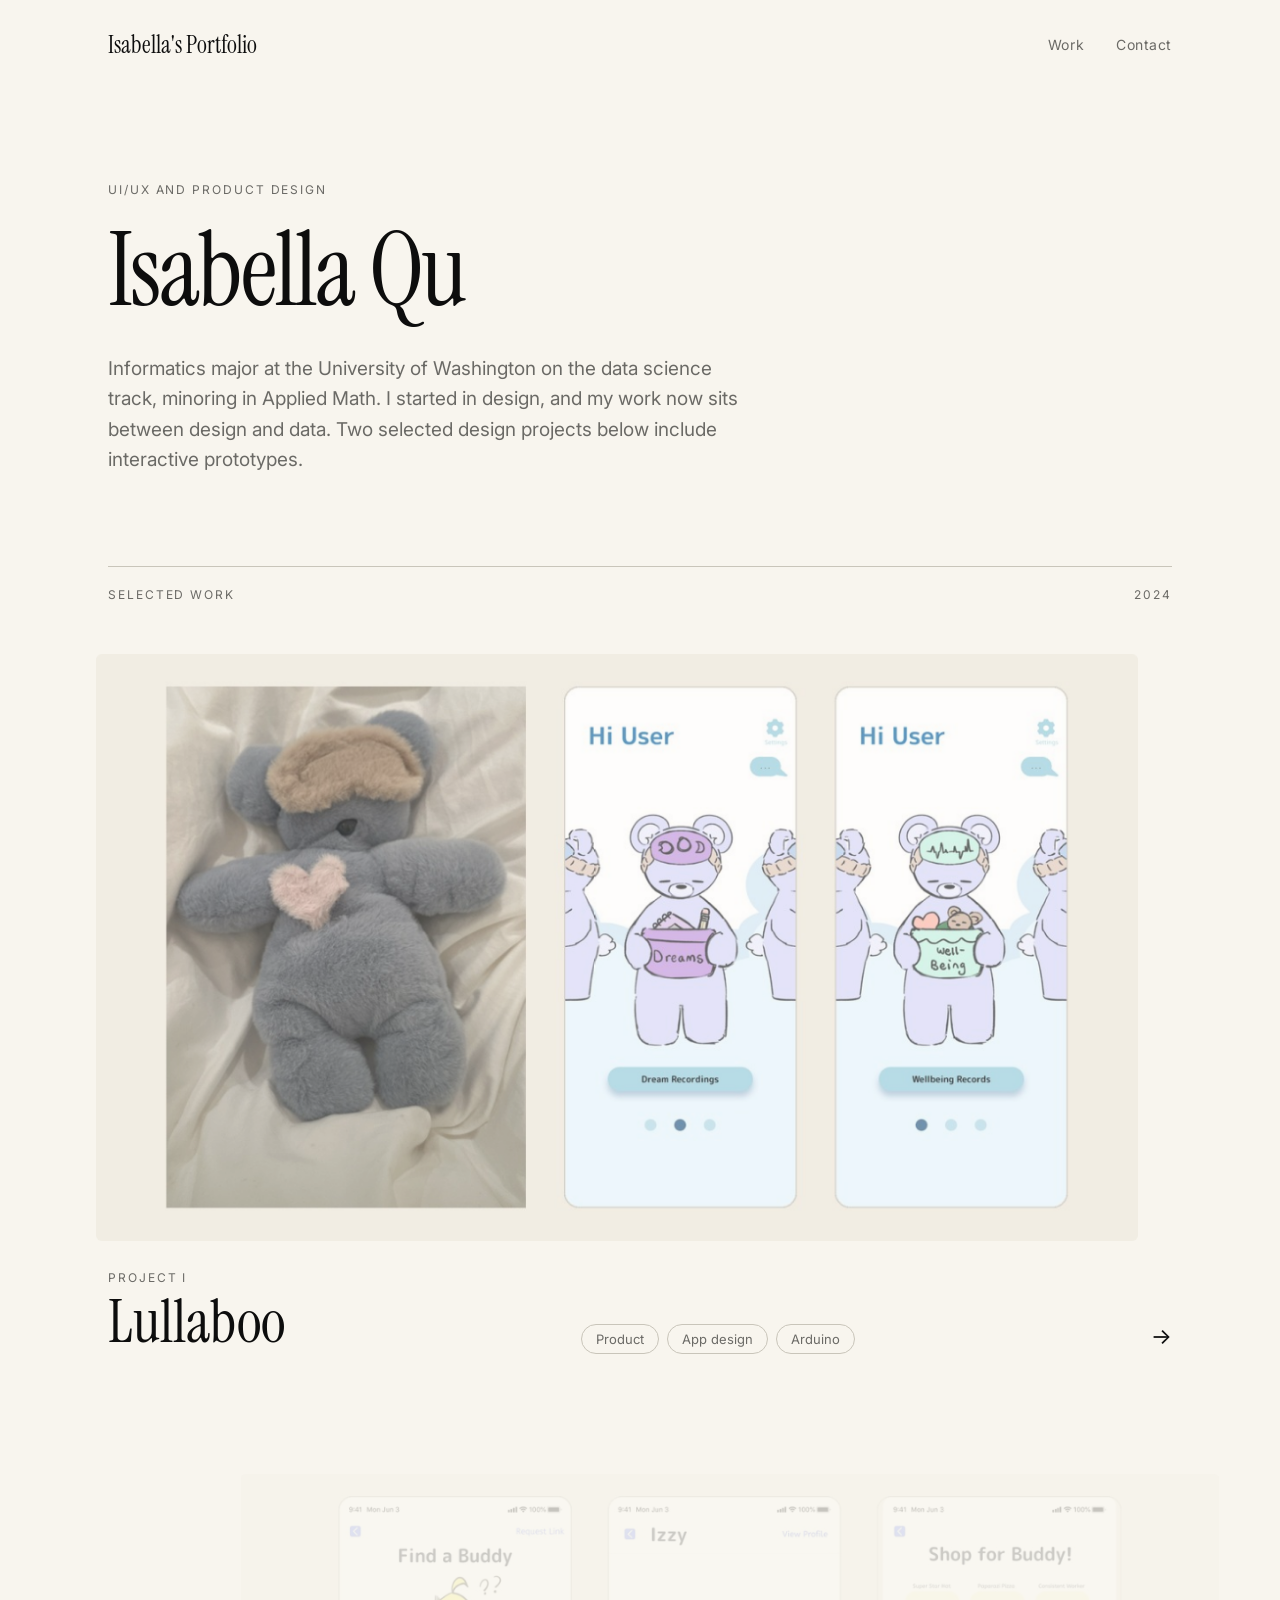
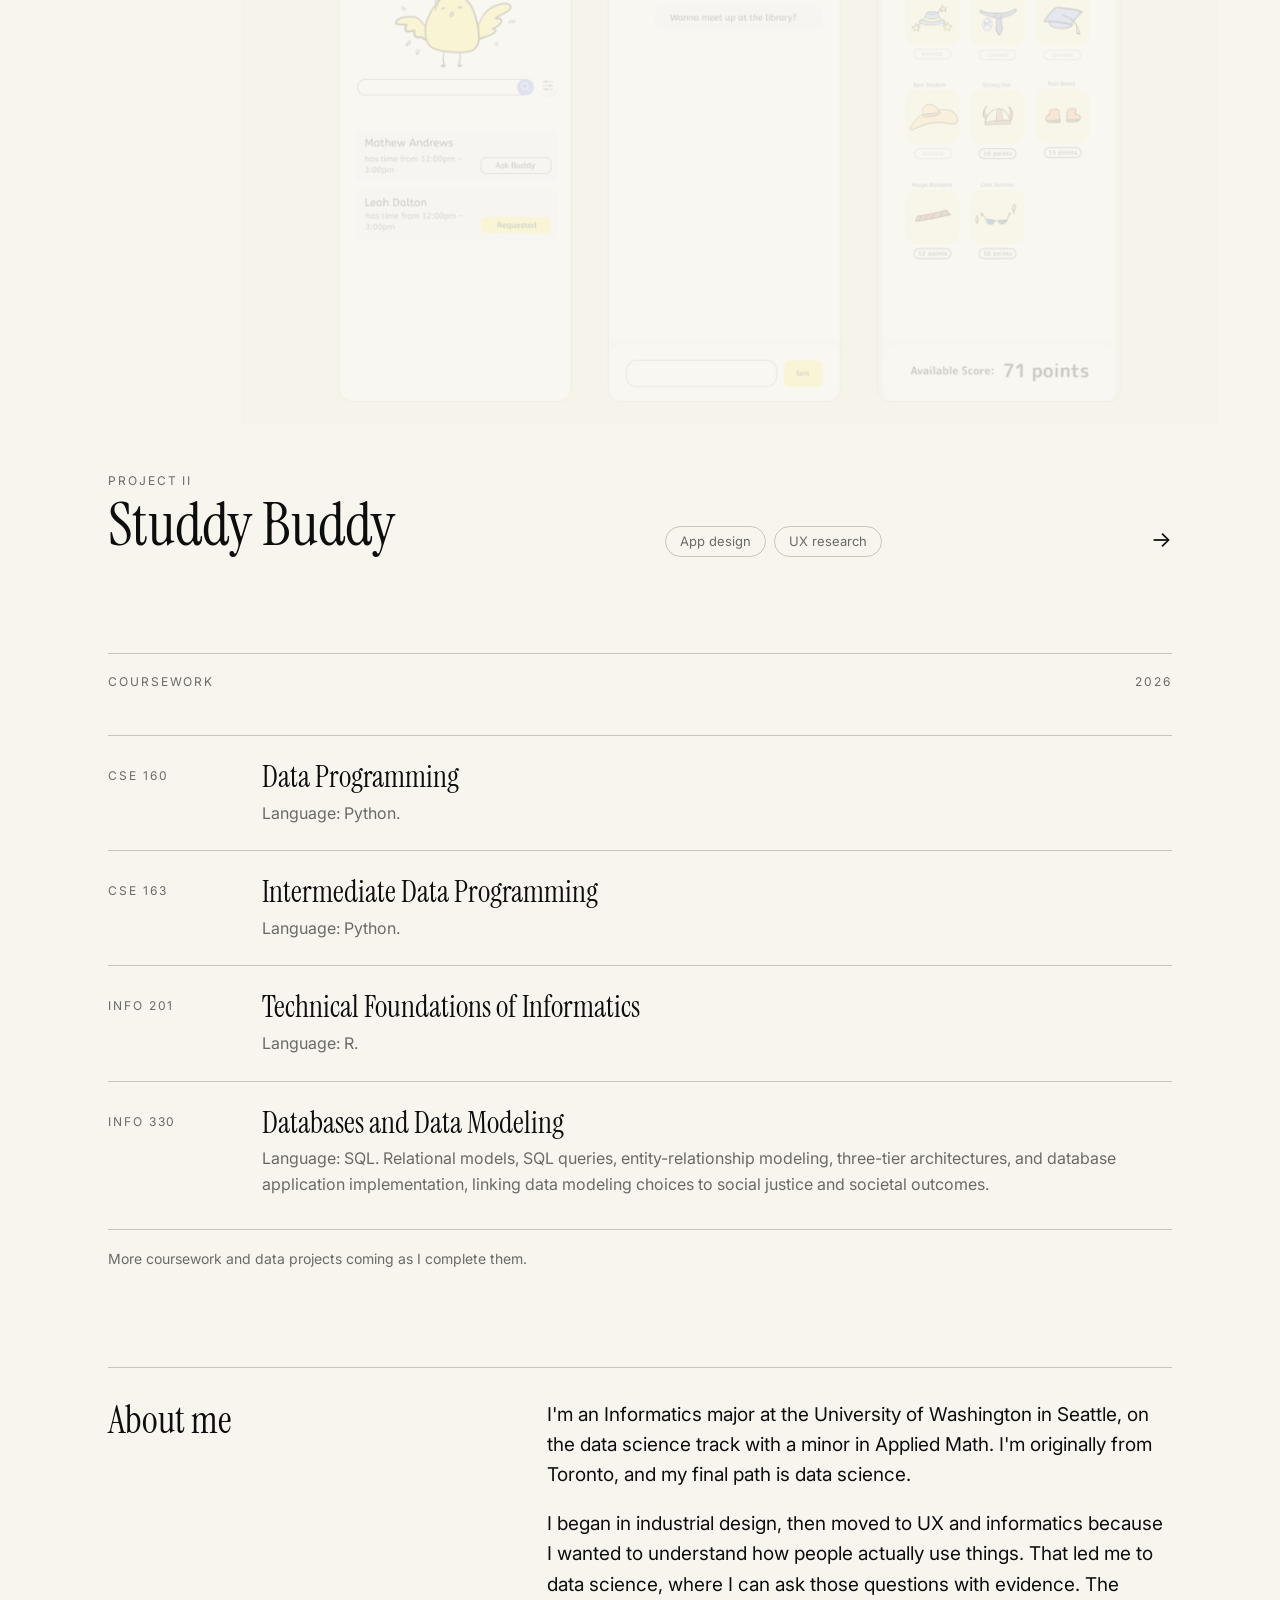
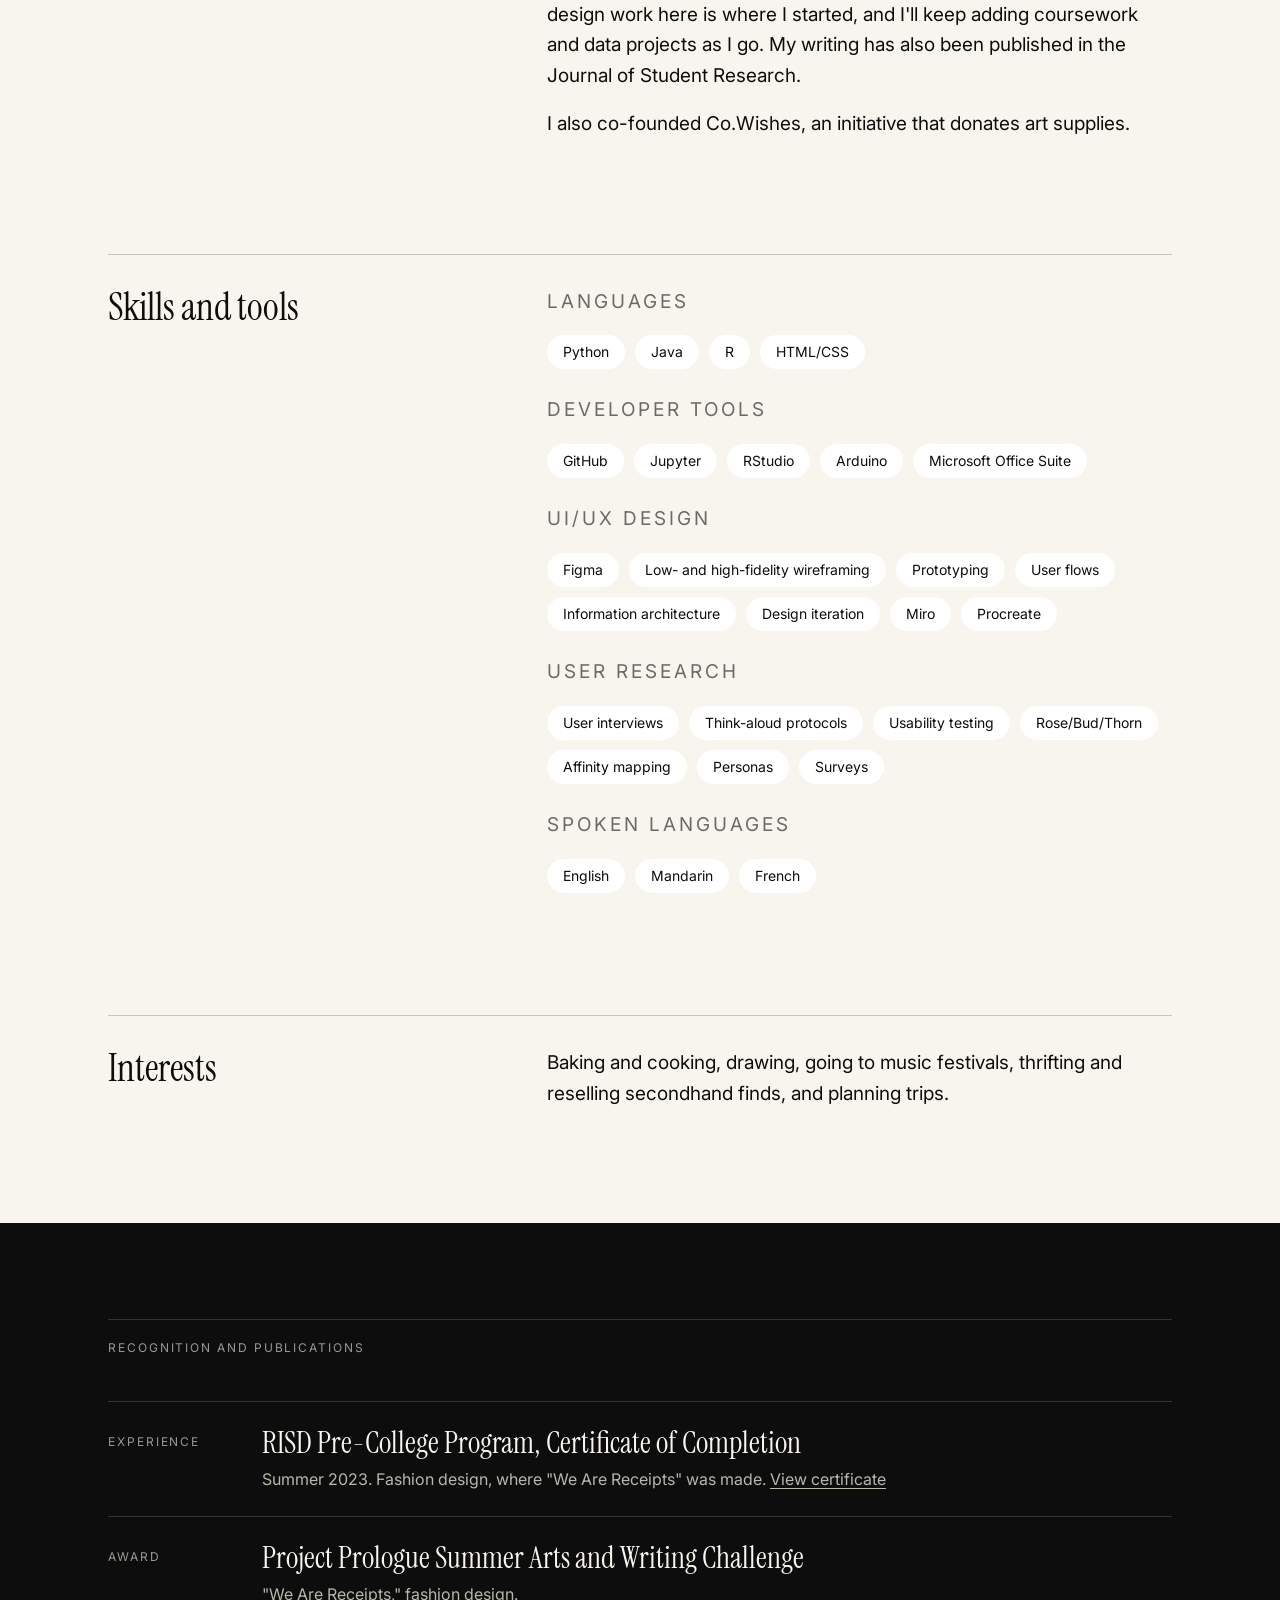
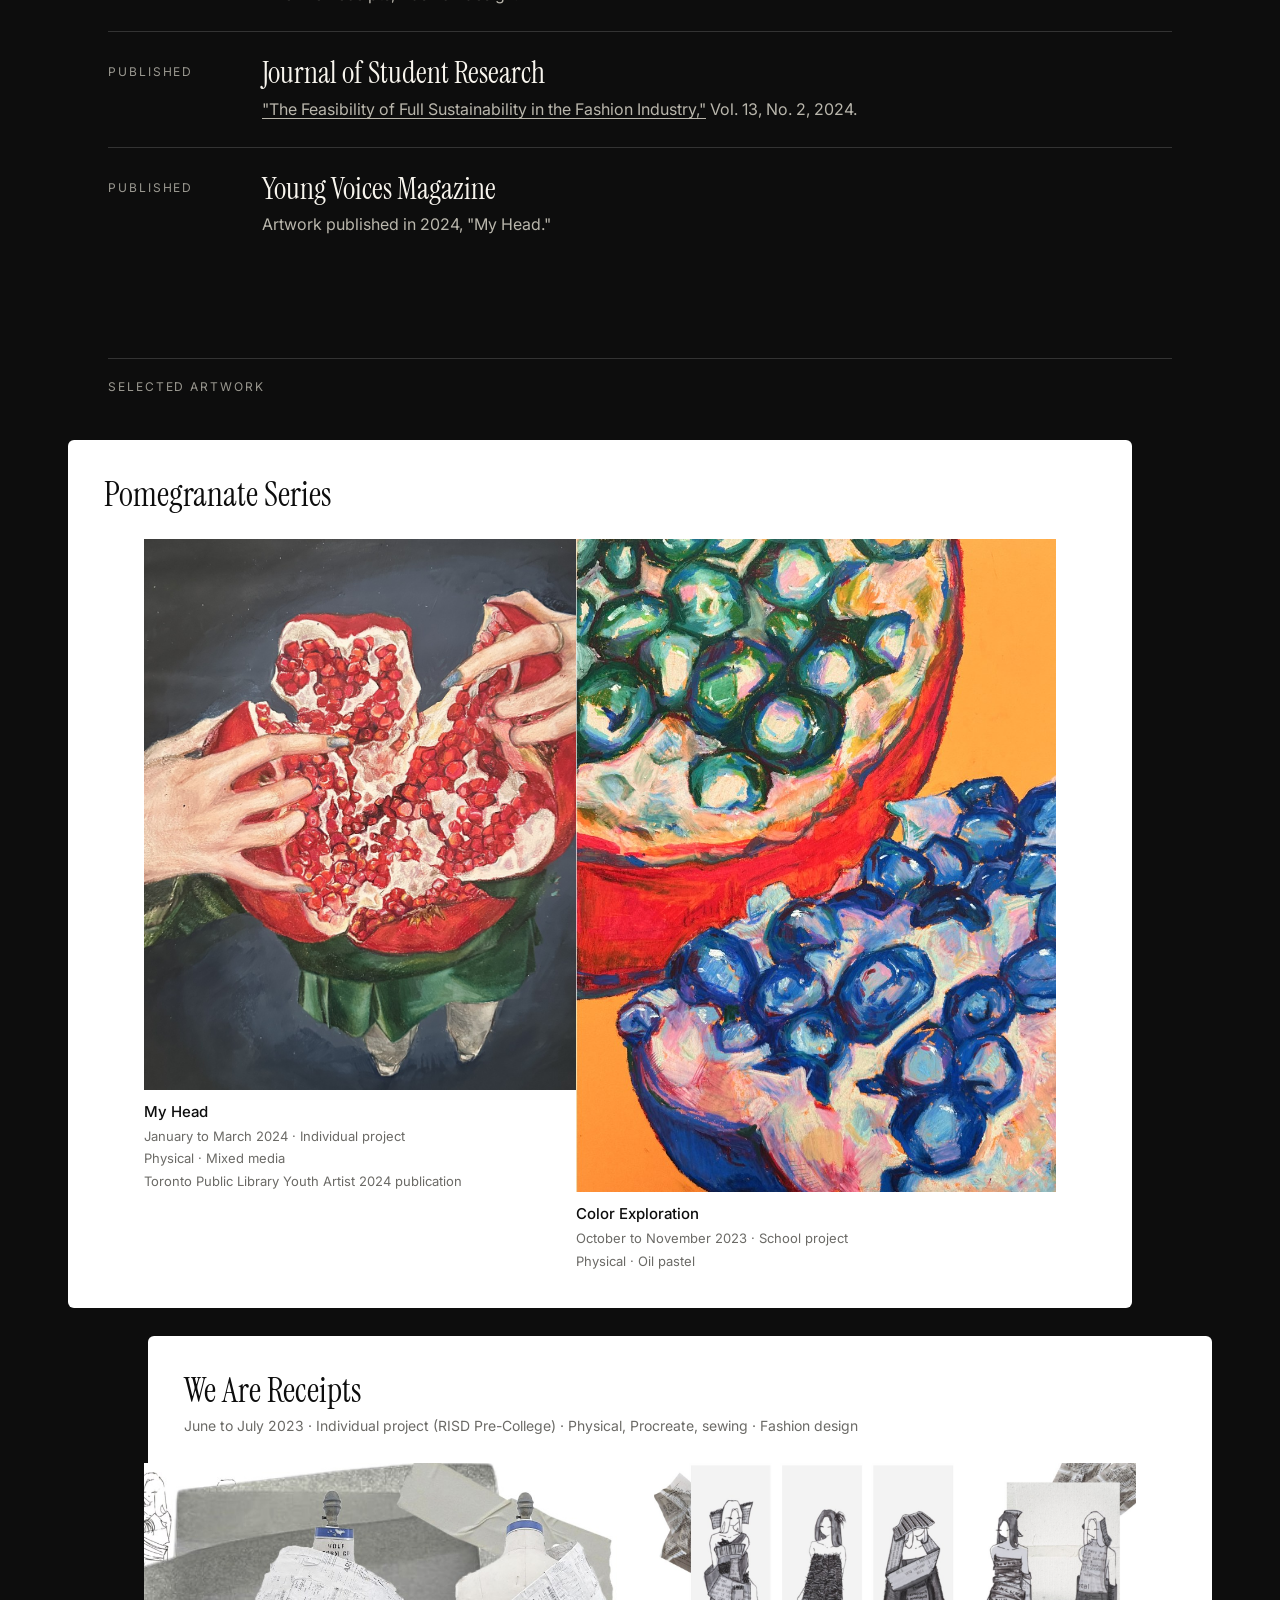
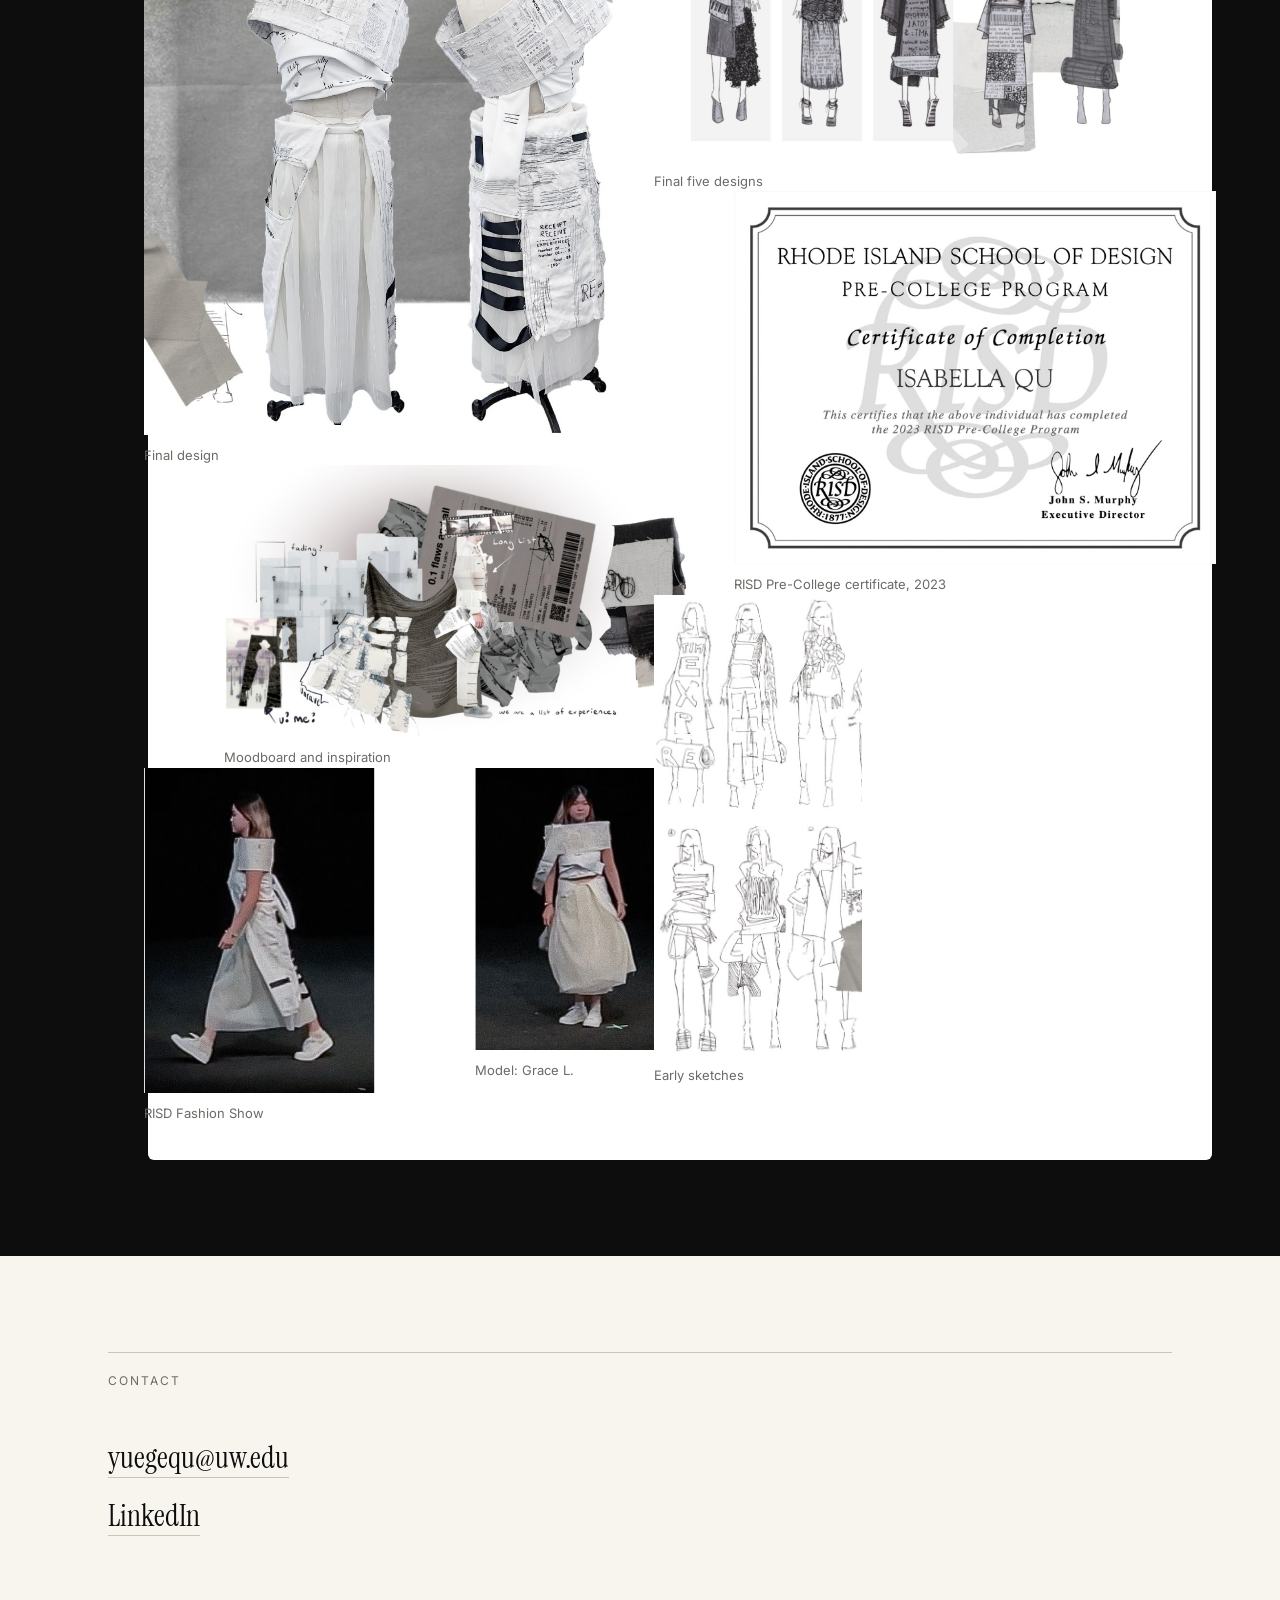
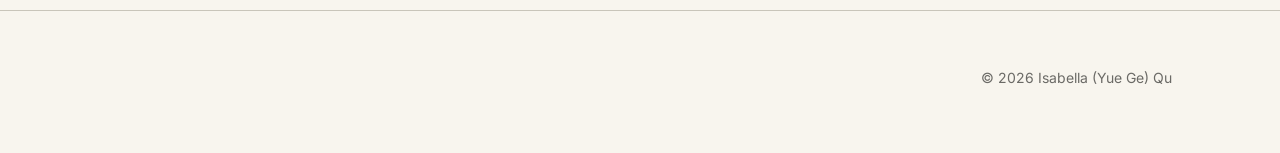
==== commit a07ff140: "Add files via upload" ====
--- a/index.html
+++ b/index.html
@@ -8,6 +8,12 @@
 <link rel="preconnect" href="https://fonts.googleapis.com">
 <link rel="preconnect" href="https://fonts.gstatic.com" crossorigin>
 <link href="https://fonts.googleapis.com/css2?family=Inter:wght@400;500&family=Instrument+Serif:ital@0;1&display=swap" rel="stylesheet">
+<meta property="og:title" content="Isabella's Portfolio">
+<meta property="og:description" content="UI/UX and product design by Isabella Qu, Informatics at the University of Washington.">
+<meta property="og:type" content="website">
+<meta property="og:url" content="https://yuegequ.github.io/">
+<meta property="og:image" content="https://yuegequ.github.io/og-image.png">
+<meta name="twitter:card" content="summary_large_image">
 <link rel="stylesheet" href="style.css">
 </head>
 <body>
@@ -66,7 +72,7 @@
 </div></section>
 <section id="contact"><div class="wrap" style="padding-top:96px;padding-bottom:40px">
 <div class="sec-head"><span>Contact</span></div>
-<div class="cinfo"><p><a href="mailto:yuegequ@uw.edu">yuegequ@uw.edu</a></p><p><a href="https://www.linkedin.com/in/yue-ge-qu">LinkedIn</a></p><p><a href="https://yuegequ.com">yuegequ.com</a></p></div>
+<div class="cinfo"><p><a href="mailto:yuegequ@uw.edu">yuegequ@uw.edu</a></p><p><a href="https://www.linkedin.com/in/yue-ge-qu">LinkedIn</a></p></div>
 </div></section>
 </main>
 <footer><div class="wrap">
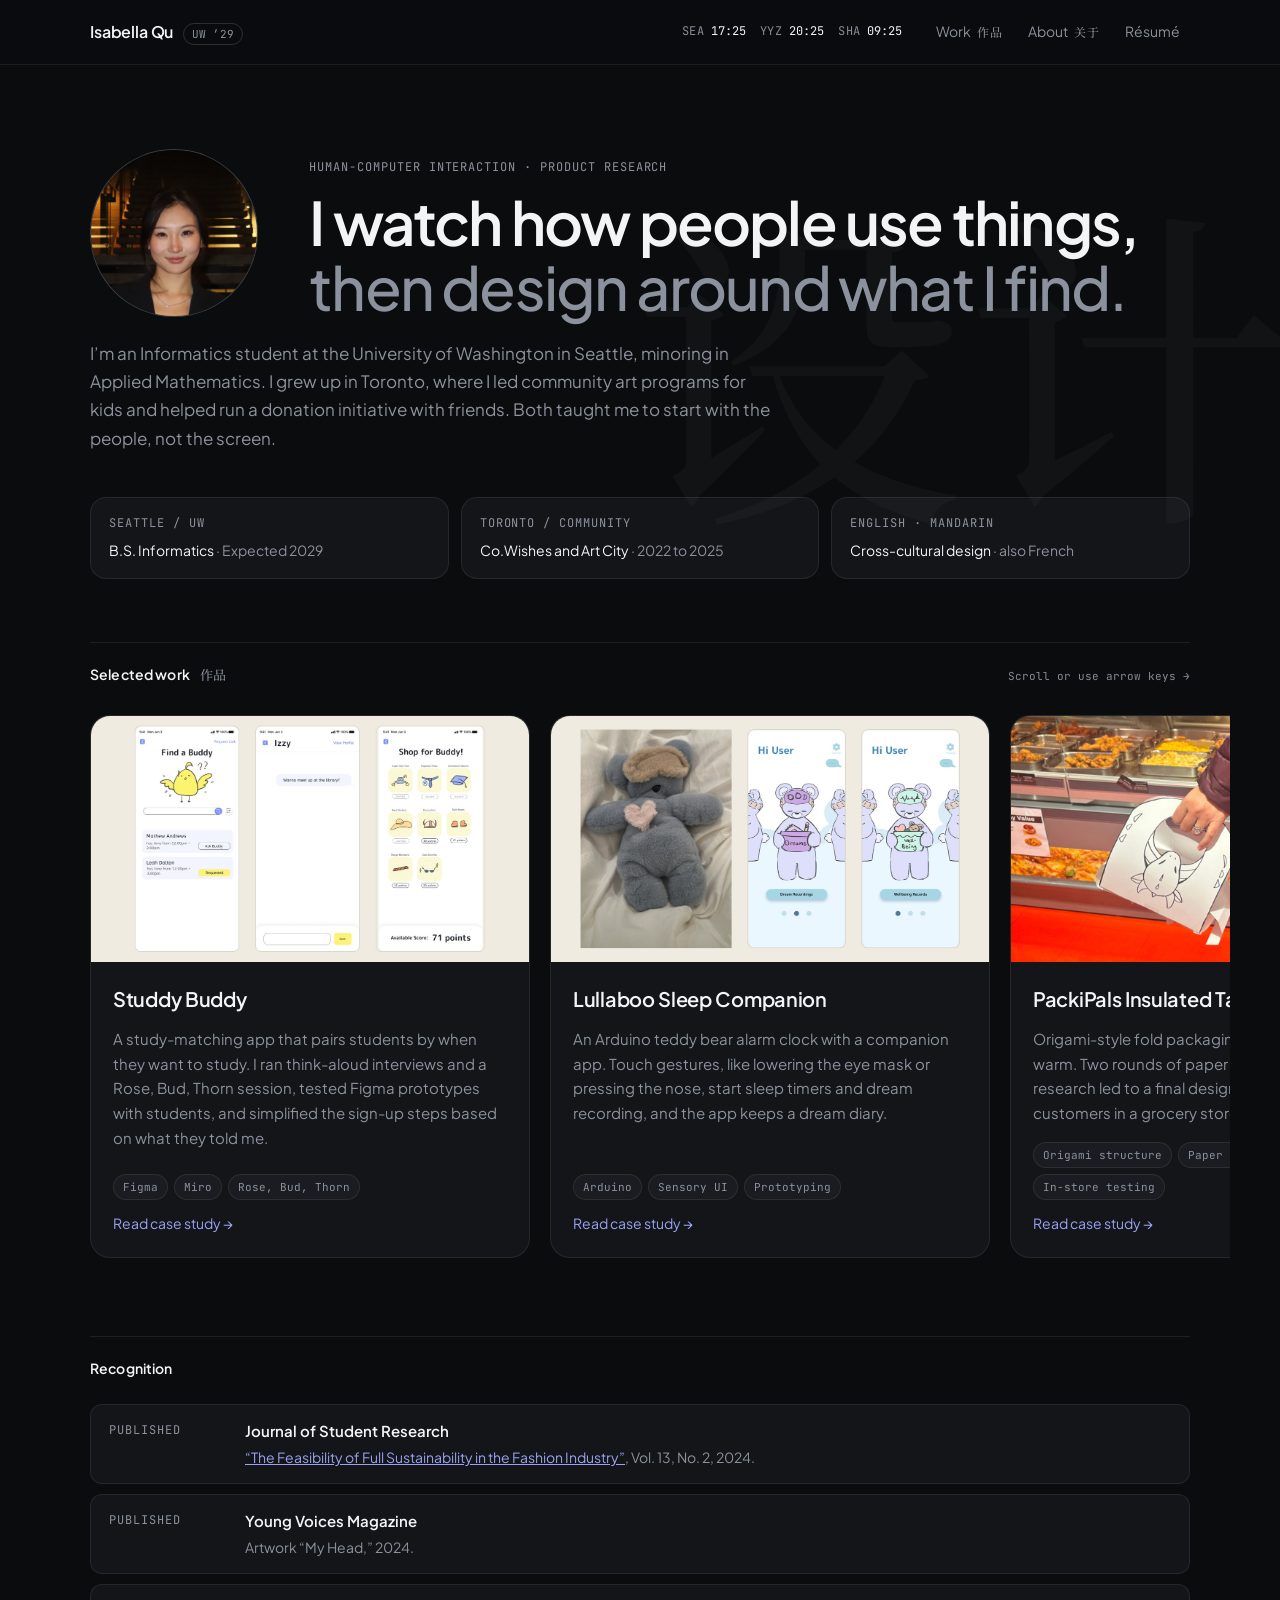
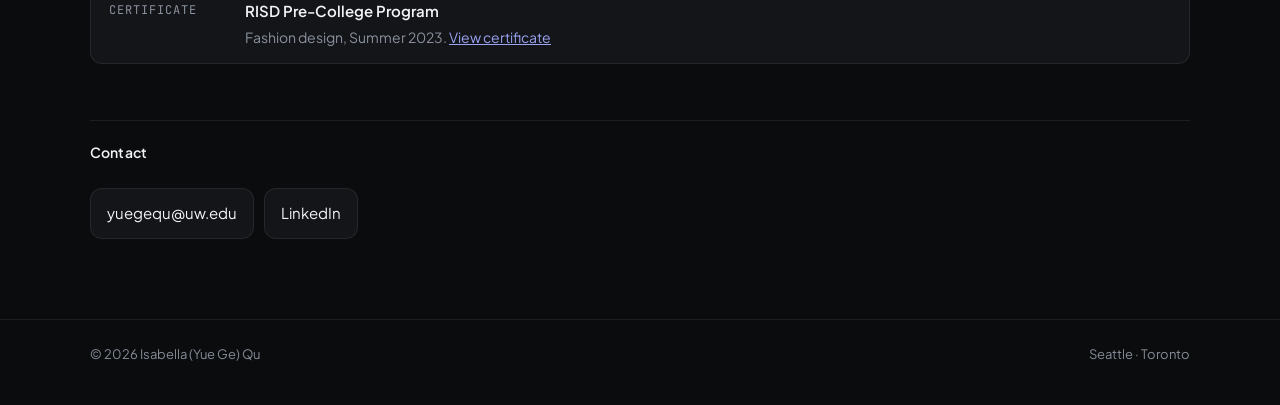
==== commit bd965490: "Add dark homepage, About page, clock, and PackiPals copy Co-Authored-By: Claude Opus 5.5 <noreply@an" ====
--- a/index.html
+++ b/index.html
@@ -3,90 +3,125 @@
 <head>
 <meta charset="UTF-8">
 <meta name="viewport" content="width=device-width, initial-scale=1">
-<title>Isabella's Portfolio</title>
-<meta name="description" content="Isabella Qu, UI/UX and product design portfolio.">
+<title>Isabella Qu · Portfolio</title>
+<meta name="description" content="Isabella (Bella) Qu, Informatics at the University of Washington. Human-computer interaction, product research, and design.">
+<meta name="theme-color" content="#0b0c0e">
 <link rel="preconnect" href="https://fonts.googleapis.com">
 <link rel="preconnect" href="https://fonts.gstatic.com" crossorigin>
-<link href="https://fonts.googleapis.com/css2?family=Inter:wght@400;500&family=Instrument+Serif:ital@0;1&display=swap" rel="stylesheet">
-<meta property="og:title" content="Isabella's Portfolio">
-<meta property="og:description" content="UI/UX and product design by Isabella Qu, Informatics at the University of Washington.">
+<link href="https://fonts.googleapis.com/css2?family=JetBrains+Mono:wght@400;500&family=Plus+Jakarta+Sans:wght@400;500;600&display=swap" rel="stylesheet">
+<link href="https://fonts.googleapis.com/css2?family=Noto+Serif+SC:wght@500&display=swap&text=%E4%B8%8E%E4%BA%8E%E4%BC%A6%E4%BD%9C%E5%85%B3%E5%93%81%E5%9B%BE%E5%A4%9A%E7%95%99%E7%99%BD%E8%A5%BF%E8%A7%86%E8%A7%92%E8%A8%80%E8%AE%A1%E8%AE%BE%E8%AF%AD%E9%9B%85" rel="stylesheet">
+<meta property="og:title" content="Isabella Qu · Portfolio">
+<meta property="og:description" content="Human-computer interaction and product research by Isabella Qu, Informatics at the University of Washington.">
 <meta property="og:type" content="website">
 <meta property="og:url" content="https://yuegequ.github.io/">
 <meta property="og:image" content="https://yuegequ.github.io/og-image.png">
 <meta name="twitter:card" content="summary_large_image">
-<link rel="stylesheet" href="style.css">
+<link rel="stylesheet" href="home.css">
 </head>
 <body>
-<div class="wrap">
-<nav class="top"><a class="logo" href="index.html">Isabella's Portfolio</a><div class="links"><a href="index.html#work">Work</a><a href="index.html#contact">Contact</a></div></nav>
-</div>
-<main>
-<div class="wrap">
-<section class="hero"><p class="eyebrow">UI/UX and product design</p>
-<h1 class="big">Isabella Qu</h1>
-<p class="sub">Informatics major at the University of Washington on the data science track, minoring in Applied Math. I started in design, and my work now sits between design and data. Two selected design projects below include interactive prototypes.</p></section>
-<section id="work"><div class="sec-head"><span>Selected work</span><span>2024</span></div>
-<a class="proj fade" href="lullaboo.html"><div class="img"><img src="cover-lullaboo.jpg" alt="Lullaboo"></div>
-<div class="meta"><div><div class="num">Project I</div><h2>Lullaboo</h2></div><div class="tags"><span class="tag">Product</span><span class="tag">App design</span><span class="tag">Arduino</span></div><span class="arrow">&rarr;</span></div></a>
-<a class="proj fade" href="studdybuddy.html"><div class="img"><img src="cover-studdy.jpg" alt="Studdy Buddy"></div>
-<div class="meta"><div><div class="num">Project II</div><h2>Studdy Buddy</h2></div><div class="tags"><span class="tag">App design</span><span class="tag">UX research</span></div><span class="arrow">&rarr;</span></div></a>
-</section>
-<section id="coursework"><div class="sec-head"><span>Coursework</span><span>2026</span></div>
-<div class="course fade"><div class="cc">CSE 160</div><div><h4>Data Programming</h4><p>Language: Python.</p></div></div>
-<div class="course fade"><div class="cc">CSE 163</div><div><h4>Intermediate Data Programming</h4><p>Language: Python.</p></div></div>
-<div class="course fade"><div class="cc">INFO 201</div><div><h4>Technical Foundations of Informatics</h4><p>Language: R.</p></div></div>
-<div class="course fade"><div class="cc">INFO 330</div><div><h4>Databases and Data Modeling</h4><p>Language: SQL. Relational models, SQL queries, entity-relationship modeling, three-tier architectures, and database application implementation, linking data modeling choices to social justice and societal outcomes.</p></div></div>
-<p class="course-note">More coursework and data projects coming as I complete them.</p></section>
-<section id="about" class="two fade"><h3>About me</h3><div>
-<p>I'm an Informatics major at the University of Washington in Seattle, on the data science track with a minor in Applied Math. I'm originally from Toronto, and my final path is data science.</p>
-<p>I began in industrial design, then moved to UX and informatics because I wanted to understand how people actually use things. That led me to data science, where I can ask those questions with evidence. The design work here is where I started, and I'll keep adding coursework and data projects as I go. My writing has also been published in the Journal of Student Research.</p>
-<p>I also co-founded Co.Wishes, an initiative that donates art supplies.</p></div></section>
-<section id="skills" class="two fade"><h3>Skills and tools</h3><div>
-<p class="skill-label">Languages</p><div class="chips"><span class="chip">Python</span><span class="chip">Java</span><span class="chip">R</span><span class="chip">HTML/CSS</span></div>
-<p class="skill-label">Developer tools</p><div class="chips"><span class="chip">GitHub</span><span class="chip">Jupyter</span><span class="chip">RStudio</span><span class="chip">Arduino</span><span class="chip">Microsoft Office Suite</span></div>
-<p class="skill-label">UI/UX design</p><div class="chips"><span class="chip">Figma</span><span class="chip">Low- and high-fidelity wireframing</span><span class="chip">Prototyping</span><span class="chip">User flows</span><span class="chip">Information architecture</span><span class="chip">Design iteration</span><span class="chip">Miro</span><span class="chip">Procreate</span></div>
-<p class="skill-label">User research</p><div class="chips"><span class="chip">User interviews</span><span class="chip">Think-aloud protocols</span><span class="chip">Usability testing</span><span class="chip">Rose/Bud/Thorn</span><span class="chip">Affinity mapping</span><span class="chip">Personas</span><span class="chip">Surveys</span></div>
-<p class="skill-label">Spoken languages</p><div class="chips"><span class="chip">English</span><span class="chip">Mandarin</span><span class="chip">French</span></div></div></section>
-<section id="interests" class="two fade"><h3>Interests</h3><div>
-<p>Baking and cooking, drawing, going to music festivals, thrifting and reselling secondhand finds, and planning trips.</p></div></section>
-</div>
-<section id="recognition" class="dark"><div class="wrap">
-<div class="sec-head"><span>Recognition and publications</span></div>
-<div class="rec fade"><div class="y">Experience</div><div><h4>RISD Pre-College Program, Certificate of Completion</h4><p>Summer 2023. Fashion design, where "We Are Receipts" was made. <a href="https://www.parchment.com/lp/award/26845566-905b-4c16-a564-772adfcc4b6d">View certificate</a></p></div></div>
-<div class="rec fade"><div class="y">Award</div><div><h4>Project Prologue Summer Arts and Writing Challenge</h4><p>"We Are Receipts," fashion design.</p></div></div>
-<div class="rec fade"><div class="y">Published</div><div><h4>Journal of Student Research</h4><p><a href="https://www.semanticscholar.org/paper/The-Feasibility-of-Full-Sustainability-in-the-Qu/73da1e5d854fc701f78d7eda2277a86c698663c6">"The Feasibility of Full Sustainability in the Fashion Industry,"</a> Vol. 13, No. 2, 2024.</p></div></div>
-<div class="rec fade"><div class="y">Published</div><div><h4>Young Voices Magazine</h4><p>Artwork published in 2024, "My Head."</p></div></div>
-<div class="sec-head" style="margin-top:96px"><span>Selected artwork</span></div>
-<div class="sheet fade"><div class="sheet-head"><h4>Pomegranate Series</h4></div>
-<div class="duo"><figure><img src="art-my-head.jpg" alt="My Head"><figcaption><strong>My Head</strong><span>January to March 2024 &middot; Individual project</span><span>Physical &middot; Mixed media</span><span>Toronto Public Library Youth Artist 2024 publication</span></figcaption></figure>
-<figure><img src="art-color-exploration.jpg" alt="Color Exploration"><figcaption><strong>Color Exploration</strong><span>October to November 2023 &middot; School project</span><span>Physical &middot; Oil pastel</span></figcaption></figure></div></div>
-<div class="sheet fade" style="margin-top:28px"><div class="sheet-head"><h4>We Are Receipts</h4><p>June to July 2023 &middot; Individual project (RISD Pre-College) &middot; Physical, Procreate, sewing &middot; Fashion design</p></div>
-<div class="fash">
-<figure class="a-final"><img src="fash-final-design.jpg" alt="Final design on mannequins"><figcaption>Final design</figcaption></figure>
-<figure class="a-mood"><img src="fash-moodboard.jpg" alt="Moodboard"><figcaption>Moodboard and inspiration</figcaption></figure>
-<div class="a-run"><figure><img src="fash-runway-1.jpg" alt="Runway look"><figcaption>RISD Fashion Show</figcaption></figure><figure><img src="fash-runway-2.jpg" alt="Runway look"><figcaption>Model: Grace L.</figcaption></figure></div>
-<figure class="a-five"><img src="fash-final-five.jpg" alt="Final five designs"><figcaption>Final five designs</figcaption></figure>
-<figure class="a-cert"><img src="risd-certificate.jpg" alt="RISD Pre-College Certificate of Completion"><figcaption>RISD Pre-College certificate, 2023</figcaption></figure>
-<figure class="a-sk"><img src="fash-sketches.jpg" alt="Design sketches"><figcaption>Early sketches</figcaption></figure>
-</div></div>
-</div></section>
-<section id="contact"><div class="wrap" style="padding-top:96px;padding-bottom:40px">
-<div class="sec-head"><span>Contact</span></div>
-<div class="cinfo"><p><a href="mailto:yuegequ@uw.edu">yuegequ@uw.edu</a></p><p><a href="https://www.linkedin.com/in/yue-ge-qu">LinkedIn</a></p></div>
-</div></section>
+<a class="skip" href="#main">Skip to content</a>
+<header class="site-head">
+  <div class="wrap">
+    <a class="brand" href="index.html" aria-label="Isabella Qu, home">
+      <strong>Isabella Qu</strong>
+      <!-- Chinese name goes here once confirmed, e.g. <span lang="zh-Hans">…</span> -->
+      <span class="badge" aria-label="University of Washington, class of 2029">UW ’29</span>
+    </a>
+    <ul class="clock" aria-label="Local times">
+      <li><abbr title="Seattle" aria-hidden="true">SEA</abbr><span class="sr-only">Seattle</span> <time data-tz="America/Los_Angeles">--:--</time></li>
+      <li><abbr title="Toronto" aria-hidden="true">YYZ</abbr><span class="sr-only">Toronto</span> <time data-tz="America/Toronto">--:--</time></li>
+      <li><abbr title="Shanghai" aria-hidden="true">SHA</abbr><span class="sr-only">Shanghai</span> <time data-tz="Asia/Shanghai">--:--</time></li>
+    </ul>
+    <nav class="nav" aria-label="Primary">
+      <a href="#projects">Work <span lang="zh-Hans" aria-hidden="true">作品</span></a>
+      <a href="about.html">About <span lang="zh-Hans" aria-hidden="true">关于</span></a>
+      <a href="BellaQuResume.pdf" target="_blank" rel="noopener">Résumé <span class="sr-only">(PDF, opens in a new tab)</span></a>
+    </nav>
+  </div>
+</header>
+
+<main id="main">
+  <section class="hero">
+    <span class="watermark" lang="zh-Hans" aria-hidden="true">设计</span>
+    <div class="wrap">
+      <div class="hero-grid">
+        <img class="avatar" src="assets/profile.jpg" width="800" height="800" alt="Isabella Qu smiling in a black blazer in front of a lit staircase">
+        <div>
+          <p class="label">Human-computer interaction · Product research</p>
+          <h1>I watch how people use things, <span class="soft">then design around what I find.</span></h1>
+        </div>
+      </div>
+      <p class="bio">I’m an Informatics student at the University of Washington in Seattle, minoring in Applied Mathematics. I grew up in Toronto, where I led community art programs for kids and helped run a donation initiative with friends. Both taught me to start with the people, not the screen.</p>
+      <ul class="markers">
+        <li><span class="label">Seattle / UW</span><p>B.S. Informatics <span>· Expected 2029</span></p></li>
+        <li><span class="label">Toronto / Community</span><p>Co.Wishes and Art City <span>· 2022 to 2025</span></p></li>
+        <li><span class="label">English · Mandarin</span><p>Cross-cultural design <span>· also French</span></p></li>
+      </ul>
+    </div>
+  </section>
+
+  <section class="wrap" id="projects" aria-labelledby="projects-title">
+    <span id="work" aria-hidden="true"></span>
+    <div class="section-head">
+      <h2 id="projects-title">Selected work <span lang="zh-Hans" aria-hidden="true">作品</span></h2>
+      <span class="track-hint" aria-hidden="true">Scroll or use arrow keys →</span>
+    </div>
+    <ul class="track" tabindex="0" aria-label="Projects, scrollable list">
+      <li>
+        <a class="card" href="studdybuddy.html">
+          <div class="shot"><img src="cover-studdy.jpg" width="1200" height="675" loading="lazy" alt="Three Studdy Buddy app screens: a Find a Buddy list with study times, a chat about meeting at the library, and a points shop for the buddy avatar"></div>
+          <div class="body">
+            <h3>Studdy Buddy</h3>
+            <p>A study-matching app that pairs students by when they want to study. I ran think-aloud interviews and a Rose, Bud, Thorn session, tested Figma prototypes with students, and simplified the sign-up steps based on what they told me.</p>
+            <ul class="tags" aria-label="Methods and tools"><li>Figma</li><li>Miro</li><li>Rose, Bud, Thorn</li></ul>
+            <span class="more">Read case study →</span>
+          </div>
+        </a>
+      </li>
+      <li>
+        <a class="card" href="lullaboo.html">
+          <div class="shot"><img src="cover-lullaboo.jpg" width="1200" height="675" loading="lazy" alt="Lullaboo, a soft blue teddy bear with an eye mask and heart, beside two companion app screens for dream recordings and wellbeing records"></div>
+          <div class="body">
+            <h3>Lullaboo Sleep Companion</h3>
+            <p>An Arduino teddy bear alarm clock with a companion app. Touch gestures, like lowering the eye mask or pressing the nose, start sleep timers and dream recording, and the app keeps a dream diary.</p>
+            <ul class="tags" aria-label="Methods and tools"><li>Arduino</li><li>Sensory UI</li><li>Prototyping</li></ul>
+            <span class="more">Read case study →</span>
+          </div>
+        </a>
+      </li>
+      <li>
+        <a class="card" href="packipals.html">
+          <div class="shot"><img src="assets/cover-packipals.jpg" width="1200" height="675" loading="lazy" alt="A shopper carrying the PackiPals prototype, a white folded takeout box with a dragon drawing, past a hot food counter"></div>
+          <div class="body">
+            <h3>PackiPals Insulated Takeout</h3>
+            <p>Origami-style fold packaging that keeps takeout warm. Two rounds of paper prototypes and insulation research led to a final design I tested with real customers in a grocery store.</p>
+            <ul class="tags" aria-label="Methods and tools"><li>Origami structure</li><li>Paper prototyping</li><li>In-store testing</li></ul>
+            <span class="more">Read case study →</span>
+          </div>
+        </a>
+      </li>
+    </ul>
+  </section>
+
+  <section class="wrap block" aria-labelledby="rec-title">
+    <div class="section-head"><h2 id="rec-title">Recognition</h2></div>
+    <ul class="rows">
+      <li><span class="label">Published</span><div><h3>Journal of Student Research</h3><p><a href="https://www.semanticscholar.org/paper/The-Feasibility-of-Full-Sustainability-in-the-Qu/73da1e5d854fc701f78d7eda2277a86c698663c6">“The Feasibility of Full Sustainability in the Fashion Industry”</a>, Vol. 13, No. 2, 2024.</p></div></li>
+      <li><span class="label">Published</span><div><h3>Young Voices Magazine</h3><p>Artwork “My Head,” 2024.</p></div></li>
+      <li><span class="label">Certificate</span><div><h3>RISD Pre-College Program</h3><p>Fashion design, Summer 2023. <a href="https://www.parchment.com/lp/award/26845566-905b-4c16-a564-772adfcc4b6d">View certificate</a></p></div></li>
+    </ul>
+  </section>
+
+  <section class="wrap block" id="contact" aria-labelledby="contact-title">
+    <div class="section-head"><h2 id="contact-title">Contact</h2></div>
+    <div class="contact-links">
+      <a href="mailto:yuegequ@uw.edu">yuegequ@uw.edu</a>
+      <a href="https://www.linkedin.com/in/yue-ge-qu">LinkedIn</a>
+    </div>
+  </section>
 </main>
-<footer><div class="wrap">
-<div class="row"><div></div><div>&copy; 2026 Isabella (Yue Ge) Qu</div></div>
-</div></footer>
-<script>
-const io=new IntersectionObserver(es=>es.forEach(e=>{if(e.isIntersecting){e.target.classList.add('in');io.unobserve(e.target)}}),{threshold:.08});
-document.querySelectorAll('.fade').forEach(el=>io.observe(el));
-const f=document.getElementById('cform');
-if(f){f.addEventListener('submit',async e=>{e.preventDefault();const m=document.getElementById('formmsg');m.textContent='Sending...';
-try{const r=await fetch('https://formsubmit.co/ajax/yuegequ@uw.edu',{method:'POST',headers:{'Accept':'application/json'},body:new FormData(f)});
-const j=await r.json();if(j.success==='true'||j.success===true){m.textContent='Thanks, your message was sent. I will get back to you soon.';f.reset()}else{m.textContent='Something went wrong. Please try again or reach me on LinkedIn.'}}
-catch(err){m.textContent='Something went wrong. Please try again or reach me on LinkedIn.'}})}
-</script>
-<script src="fx.js"></script>
+
+<footer><div class="wrap"><span>© 2026 Isabella (Yue Ge) Qu</span><span>Seattle · Toronto</span></div></footer>
+<script src="home.js"></script>
 </body>
 </html>
--- a/home.css
+++ b/home.css
@@ -0,0 +1,122 @@
+/* Dark theme for index.html and about.html. Case studies keep style.css. */
+:root{
+  --bg:#0b0c0e;--card:#131519;--raised:#1a1c22;
+  --text:#f3f4f6;--muted:#8b929d;--faint:#858c97;
+  --line:rgba(255,255,255,.08);--line-2:rgba(255,255,255,.14);
+  --accent:#5e6ad2;--accent-text:#9ba3f2;--focus:#a5adff;
+  --sans:'Plus Jakarta Sans',system-ui,-apple-system,'Segoe UI',Roboto,Helvetica,Arial,sans-serif;
+  --mono:'JetBrains Mono',ui-monospace,SFMono-Regular,Menlo,Consolas,monospace;
+  --zh:'Noto Serif SC','Songti SC','STSong','SimSun','Source Han Serif SC','Noto Serif CJK SC',serif;
+  --r:16px;--gutter:clamp(16px,4vw,40px);--max:1180px;
+}
+*{box-sizing:border-box}
+html{scroll-behavior:smooth;-webkit-text-size-adjust:100%}
+body{margin:0;background:var(--bg);color:var(--text);font-family:var(--sans);font-size:16px;line-height:1.65;-webkit-font-smoothing:antialiased}
+img{max-width:100%;display:block}
+a{color:inherit}
+:focus-visible{outline:2px solid var(--focus);outline-offset:3px;border-radius:6px}
+[lang="zh-Hans"]{font-family:var(--zh);font-weight:500;letter-spacing:.04em}
+.sr-only{position:absolute;width:1px;height:1px;padding:0;margin:-1px;overflow:hidden;clip:rect(0 0 0 0);white-space:nowrap;border:0}
+.skip{position:absolute;left:12px;top:-60px;background:var(--raised);color:var(--text);padding:8px 14px;border-radius:8px;z-index:10;text-decoration:none}
+.skip:focus{top:12px}
+.wrap{max-width:var(--max);margin:0 auto;padding:0 var(--gutter)}
+.label{font-family:var(--mono);font-size:12px;letter-spacing:.08em;text-transform:uppercase;color:var(--muted)}
+
+/* Header */
+.site-head{position:sticky;top:0;z-index:5;background:rgba(11,12,14,.86);backdrop-filter:saturate(140%) blur(10px);-webkit-backdrop-filter:saturate(140%) blur(10px);border-bottom:1px solid var(--line)}
+.site-head .wrap{display:flex;flex-wrap:wrap;align-items:center;gap:10px 24px;min-height:64px;padding-top:10px;padding-bottom:10px}
+.brand{display:flex;align-items:baseline;gap:10px;text-decoration:none;margin-right:auto;flex-wrap:wrap}
+.brand strong{font-weight:600;font-size:16px;letter-spacing:-.01em}
+.badge{font-family:var(--mono);font-size:11px;color:var(--muted);border:1px solid var(--line-2);border-radius:999px;padding:2px 8px;line-height:1.5}
+.nav{display:flex;flex-wrap:wrap;gap:4px 6px;font-size:14px}
+.nav a{display:inline-flex;align-items:baseline;gap:6px;text-decoration:none;color:var(--muted);padding:6px 10px;border-radius:8px}
+.nav a:hover,.nav a[aria-current="page"]{color:var(--text);background:var(--raised)}
+.nav a [lang="zh-Hans"]{font-size:12px;color:var(--faint)}
+.clock{display:flex;gap:14px;margin:0;padding:0;list-style:none;font-family:var(--mono);font-size:12px;color:var(--muted)}
+.clock li{display:flex;gap:6px;align-items:baseline}
+.clock abbr{text-decoration:none;color:var(--faint);letter-spacing:.06em}
+.clock time{color:var(--text);font-variant-numeric:tabular-nums}
+
+/* Hero */
+.hero{position:relative;padding:clamp(48px,9vh,104px) 0 clamp(40px,7vh,80px);overflow:hidden}
+.watermark{position:absolute;right:-.05em;top:50%;transform:translateY(-50%);font-family:var(--zh);font-size:clamp(160px,26vw,340px);line-height:1;color:rgba(255,255,255,.028);pointer-events:none;user-select:none;letter-spacing:0}
+.hero-grid{position:relative;display:grid;grid-template-columns:auto 1fr;gap:clamp(24px,4vw,56px);align-items:center}
+.avatar{width:clamp(112px,14vw,168px);height:auto;aspect-ratio:1;border-radius:50%;object-fit:cover;border:1px solid var(--line-2);background:var(--raised)}
+.hero h1{font-size:clamp(34px,5.4vw,60px);line-height:1.08;letter-spacing:-.03em;font-weight:600;margin:12px 0 0;max-width:16em}
+.hero h1 .soft{color:var(--muted);font-weight:500}
+.bio{max-width:40em;color:var(--muted);font-size:17px;margin:20px 0 0}
+.markers{display:grid;grid-template-columns:repeat(3,1fr);gap:12px;margin:clamp(32px,5vh,56px) 0 0;padding:0;list-style:none}
+.markers li{background:var(--card);border:1px solid var(--line);border-radius:var(--r);padding:16px 18px}
+.markers .label{display:block;margin-bottom:6px}
+.markers p{margin:0;font-size:14px;color:var(--text)}
+.markers p span{color:var(--muted)}
+.meta-line{margin:16px 0 0;font-size:13px;color:var(--faint);font-family:var(--mono)}
+
+/* Projects */
+.section-head{display:flex;justify-content:space-between;align-items:baseline;gap:16px;border-top:1px solid var(--line);padding-top:20px;margin-bottom:24px}
+.section-head h2{font-size:14px;font-weight:600;margin:0;letter-spacing:.01em}
+.section-head h2 [lang="zh-Hans"]{color:var(--faint);font-size:13px;margin-left:8px}
+#projects,#work,#contact{scroll-margin-top:84px}
+.track{display:grid;grid-auto-flow:column;grid-auto-columns:min(440px,78%);gap:20px;overflow-x:auto;overscroll-behavior-x:contain;scroll-padding-inline:var(--gutter);padding:4px var(--gutter) 22px;margin:0 calc(var(--gutter) * -1);list-style:none;scrollbar-width:thin;scrollbar-color:var(--line-2) transparent}
+.track:focus-visible{outline-offset:-2px}
+.track > li{scroll-snap-align:start;display:flex}
+.card{display:flex;flex-direction:column;width:100%;background:var(--card);border:1px solid var(--line);border-radius:20px;overflow:hidden;text-decoration:none;transition:border-color .2s,transform .2s}
+.card:hover{border-color:var(--line-2);transform:translateY(-2px)}
+.card .shot{aspect-ratio:16/9;background:var(--raised);overflow:hidden}
+.card .shot img{width:100%;height:100%;object-fit:cover}
+.card .body{display:flex;flex-direction:column;gap:12px;padding:20px 22px 22px;flex:1}
+.card h3{margin:0;font-size:20px;font-weight:600;letter-spacing:-.015em}
+.card p{margin:0;color:var(--muted);font-size:15px}
+.tags{display:flex;flex-wrap:wrap;gap:6px;margin:auto 0 0;padding:4px 0 0;list-style:none}
+.tags li{font-family:var(--mono);font-size:11px;color:var(--muted);background:var(--raised);border:1px solid var(--line);border-radius:999px;padding:3px 9px}
+.more{font-size:14px;color:var(--accent-text)}
+.track-hint{font-family:var(--mono);font-size:11px;color:var(--faint)}
+
+/* Compact lists */
+.rows{list-style:none;margin:0;padding:0;display:grid;gap:10px}
+.rows li{display:grid;grid-template-columns:120px 1fr;gap:16px;background:var(--card);border:1px solid var(--line);border-radius:12px;padding:14px 18px;font-size:15px}
+.rows .label{padding-top:2px}
+.rows h3{font-size:15px;font-weight:600;margin:0}
+.rows p{margin:2px 0 0;color:var(--muted);font-size:14px}
+.rows a{color:var(--accent-text)}
+section.block{padding-top:56px}
+.contact-links{display:flex;flex-wrap:wrap;gap:10px}
+.contact-links a{text-decoration:none;background:var(--card);border:1px solid var(--line);border-radius:12px;padding:12px 16px;font-size:15px}
+.contact-links a:hover{border-color:var(--line-2)}
+footer{margin-top:80px;border-top:1px solid var(--line);padding:24px 0 40px;color:var(--faint);font-size:13px}
+footer .wrap{display:flex;justify-content:space-between;gap:12px;flex-wrap:wrap}
+
+/* About */
+.editorial{max-width:680px;margin:0 auto;padding:clamp(40px,8vh,88px) var(--gutter) 0}
+.back{display:inline-flex;gap:8px;align-items:center;text-decoration:none;color:var(--muted);font-size:14px;padding:6px 10px;margin-left:-10px;border-radius:8px}
+.back:hover{color:var(--text);background:var(--raised)}
+.editorial h1{font-size:clamp(30px,4.6vw,44px);line-height:1.15;letter-spacing:-.025em;font-weight:600;margin:28px 0 0}
+.editorial .lede{color:var(--muted);font-size:18px;margin:20px 0 0}
+.chapter{margin-top:64px;padding-top:24px;border-top:1px solid var(--line)}
+.chapter h2{font-size:20px;font-weight:600;margin:0 0 16px;letter-spacing:-.01em}
+.chapter h2 [lang="zh-Hans"]{color:var(--muted);font-weight:500;font-size:17px;margin-left:6px}
+.chapter p{color:#c9ccd2;margin:0 0 16px}
+.timeline{list-style:none;margin:24px 0 8px;padding:0 0 0 18px;border-left:1px solid var(--line-2);display:grid;gap:22px}
+.timeline li{position:relative}
+.timeline li::before{content:"";position:absolute;left:-23px;top:9px;width:9px;height:9px;border-radius:50%;background:var(--accent);box-shadow:0 0 0 4px var(--bg)}
+.timeline h3{margin:0;font-size:16px;font-weight:600}
+.timeline .label{display:block;margin:2px 0 6px}
+.timeline p{margin:0;color:var(--muted);font-size:15px}
+
+/* Responsive */
+@media (max-width:1060px){.clock{order:3;width:100%;justify-content:flex-start}}
+@media (max-width:720px){.clock{display:none}}
+@media (max-width:900px){
+  .track{grid-auto-flow:row;grid-auto-columns:auto;grid-template-columns:repeat(auto-fill,minmax(min(300px,100%),1fr));overflow:visible;scroll-snap-type:none;padding:0;margin:0}
+  .track-hint{display:none}
+  .markers{grid-template-columns:1fr}
+}
+@media (max-width:620px){
+  .hero-grid{grid-template-columns:1fr}
+  .rows li{grid-template-columns:1fr;gap:4px}
+}
+@media (prefers-reduced-motion:reduce){
+  html{scroll-behavior:auto}
+  *,*::before,*::after{transition:none!important;animation:none!important}
+  .card:hover{transform:none}
+}
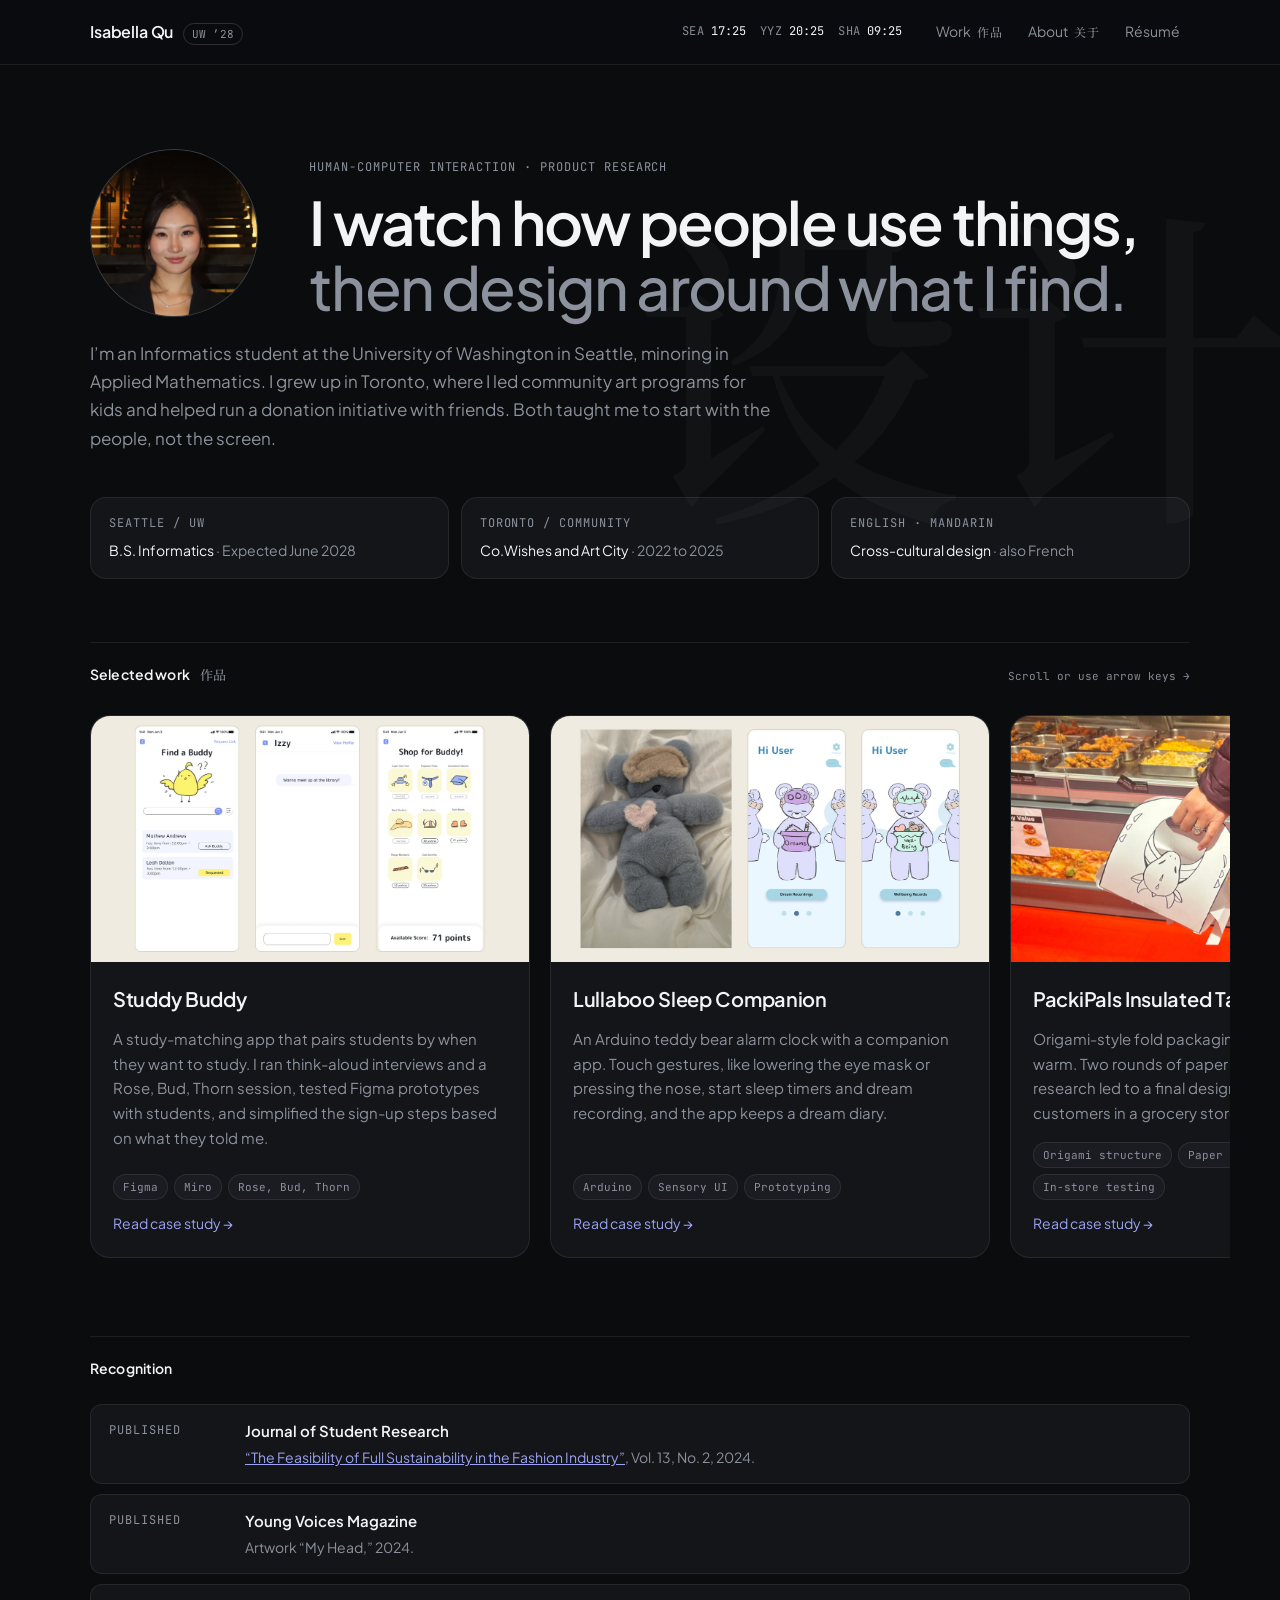
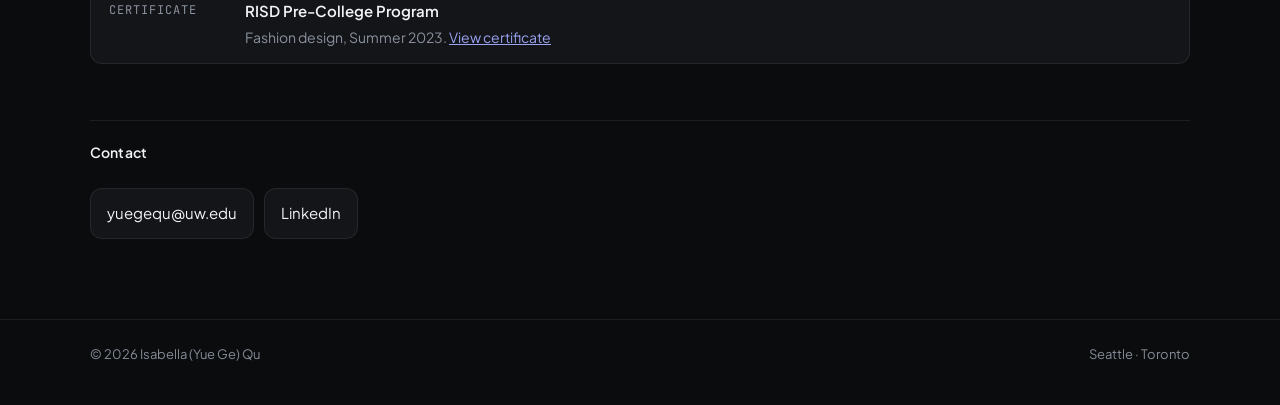
==== commit 62fae1fb: "Update expected graduation to June 2028 Co-Authored-By: Claude Opus 5.5 <noreply@anthropic.com>" ====
--- a/index.html
+++ b/index.html
@@ -25,7 +25,7 @@
     <a class="brand" href="index.html" aria-label="Isabella Qu, home">
       <strong>Isabella Qu</strong>
       <!-- Chinese name goes here once confirmed, e.g. <span lang="zh-Hans">…</span> -->
-      <span class="badge" aria-label="University of Washington, class of 2029">UW ’29</span>
+      <span class="badge" aria-label="University of Washington, class of 2028">UW ’28</span>
     </a>
     <ul class="clock" aria-label="Local times">
       <li><abbr title="Seattle" aria-hidden="true">SEA</abbr><span class="sr-only">Seattle</span> <time data-tz="America/Los_Angeles">--:--</time></li>
@@ -53,7 +53,7 @@
       </div>
       <p class="bio">I’m an Informatics student at the University of Washington in Seattle, minoring in Applied Mathematics. I grew up in Toronto, where I led community art programs for kids and helped run a donation initiative with friends. Both taught me to start with the people, not the screen.</p>
       <ul class="markers">
-        <li><span class="label">Seattle / UW</span><p>B.S. Informatics <span>· Expected 2029</span></p></li>
+        <li><span class="label">Seattle / UW</span><p>B.S. Informatics <span>· Expected June 2028</span></p></li>
         <li><span class="label">Toronto / Community</span><p>Co.Wishes and Art City <span>· 2022 to 2025</span></p></li>
         <li><span class="label">English · Mandarin</span><p>Cross-cultural design <span>· also French</span></p></li>
       </ul>
